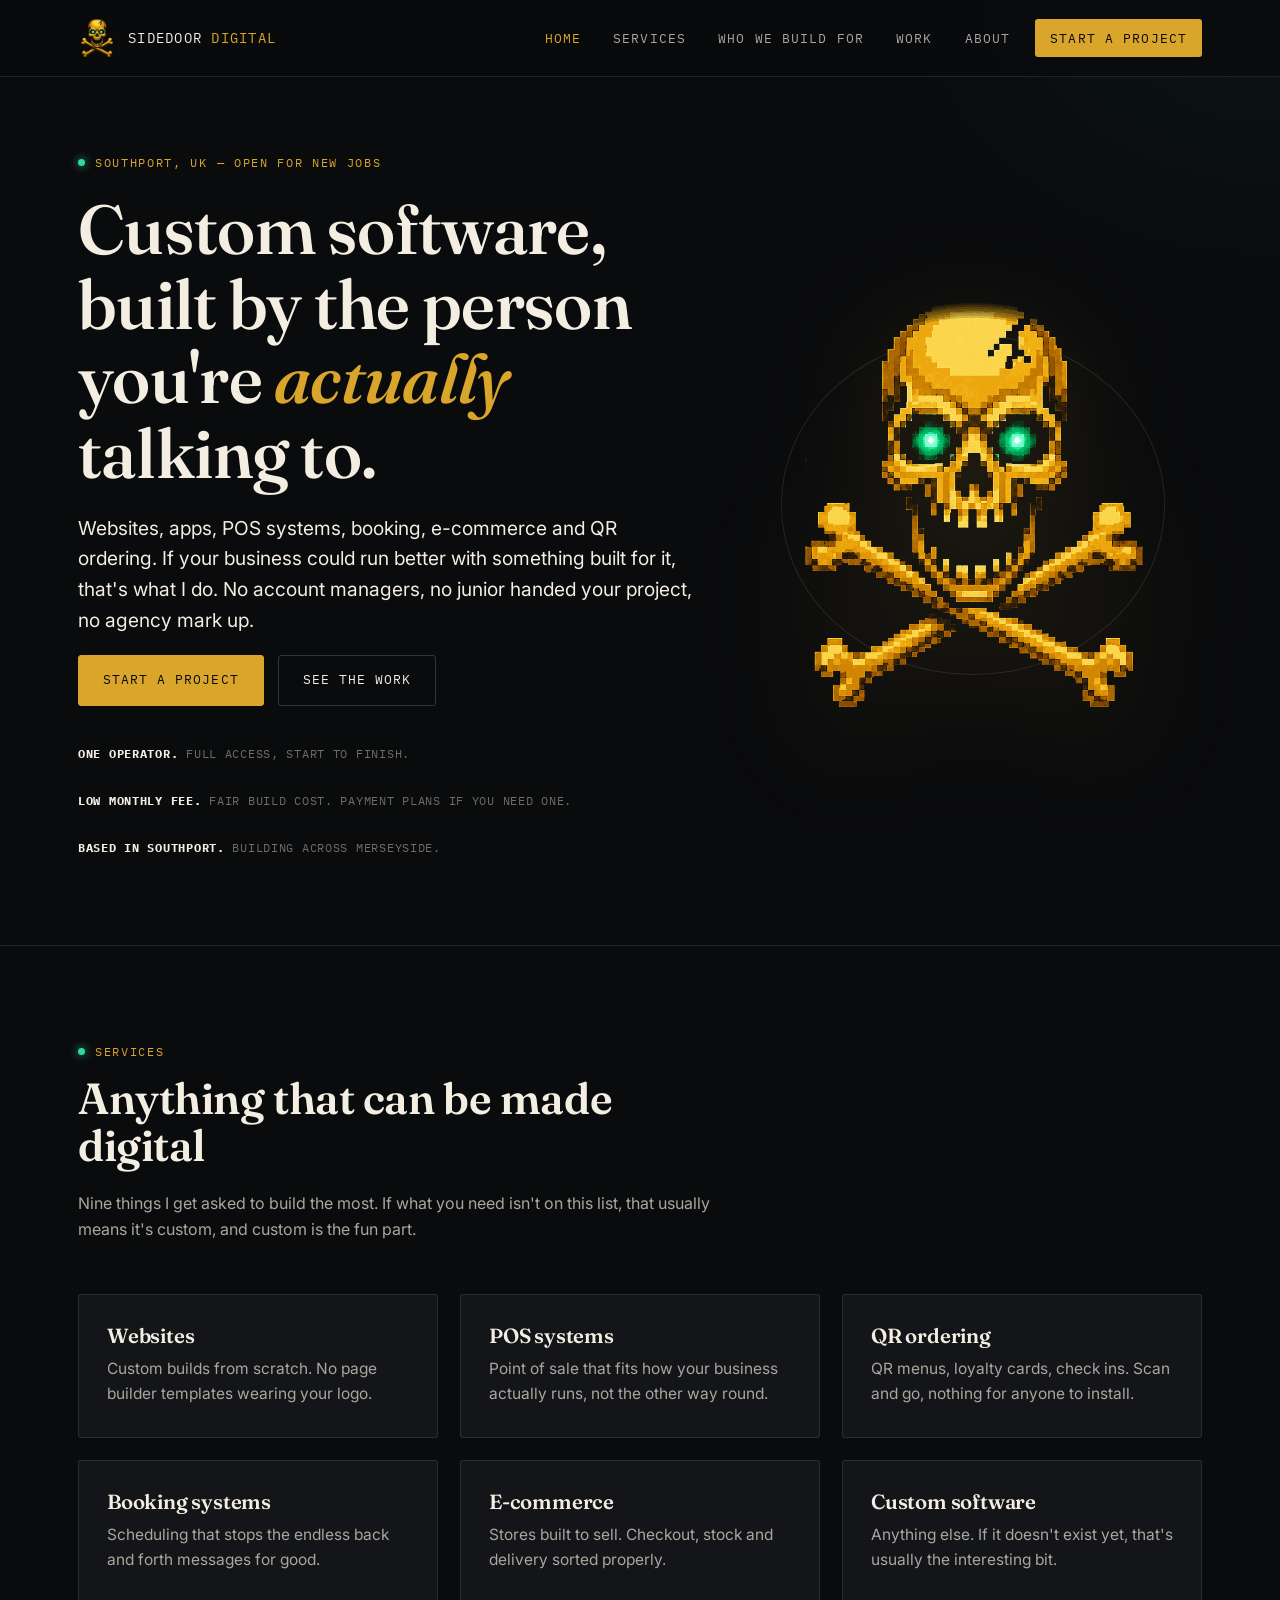
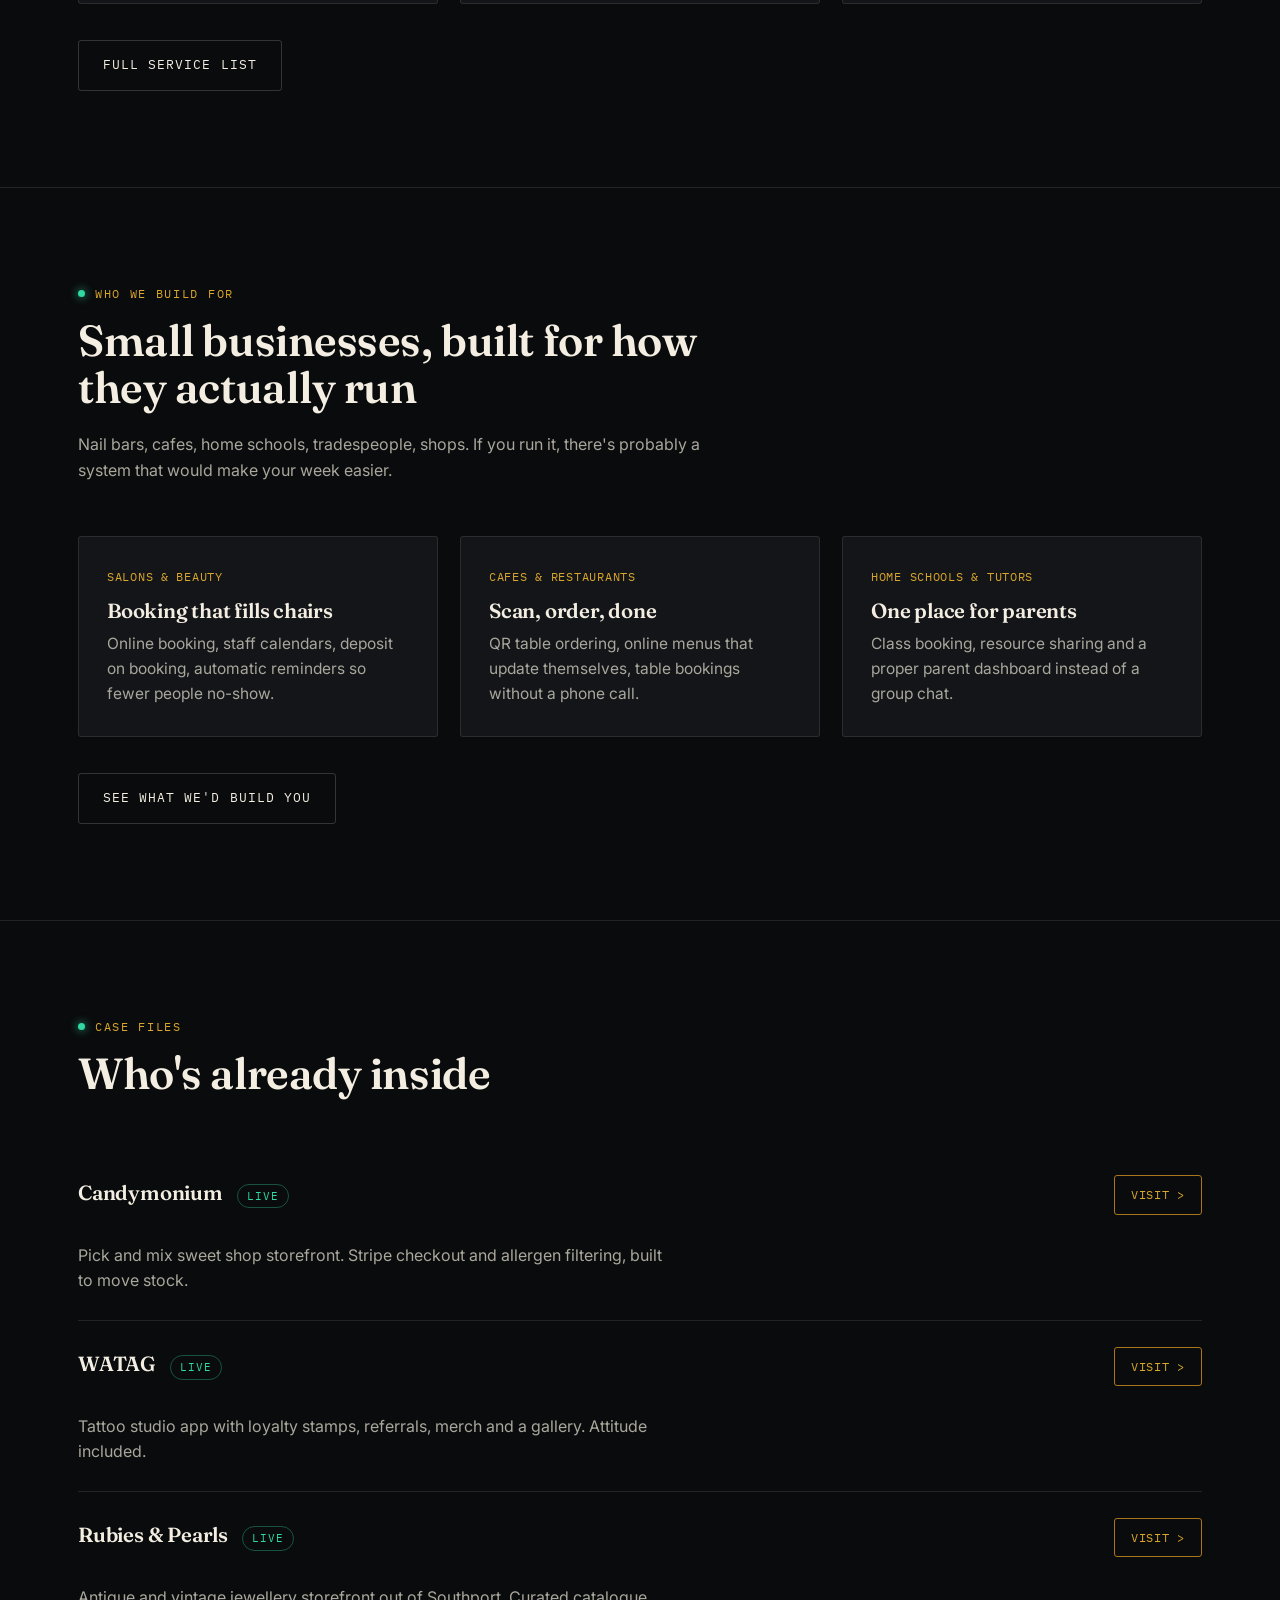
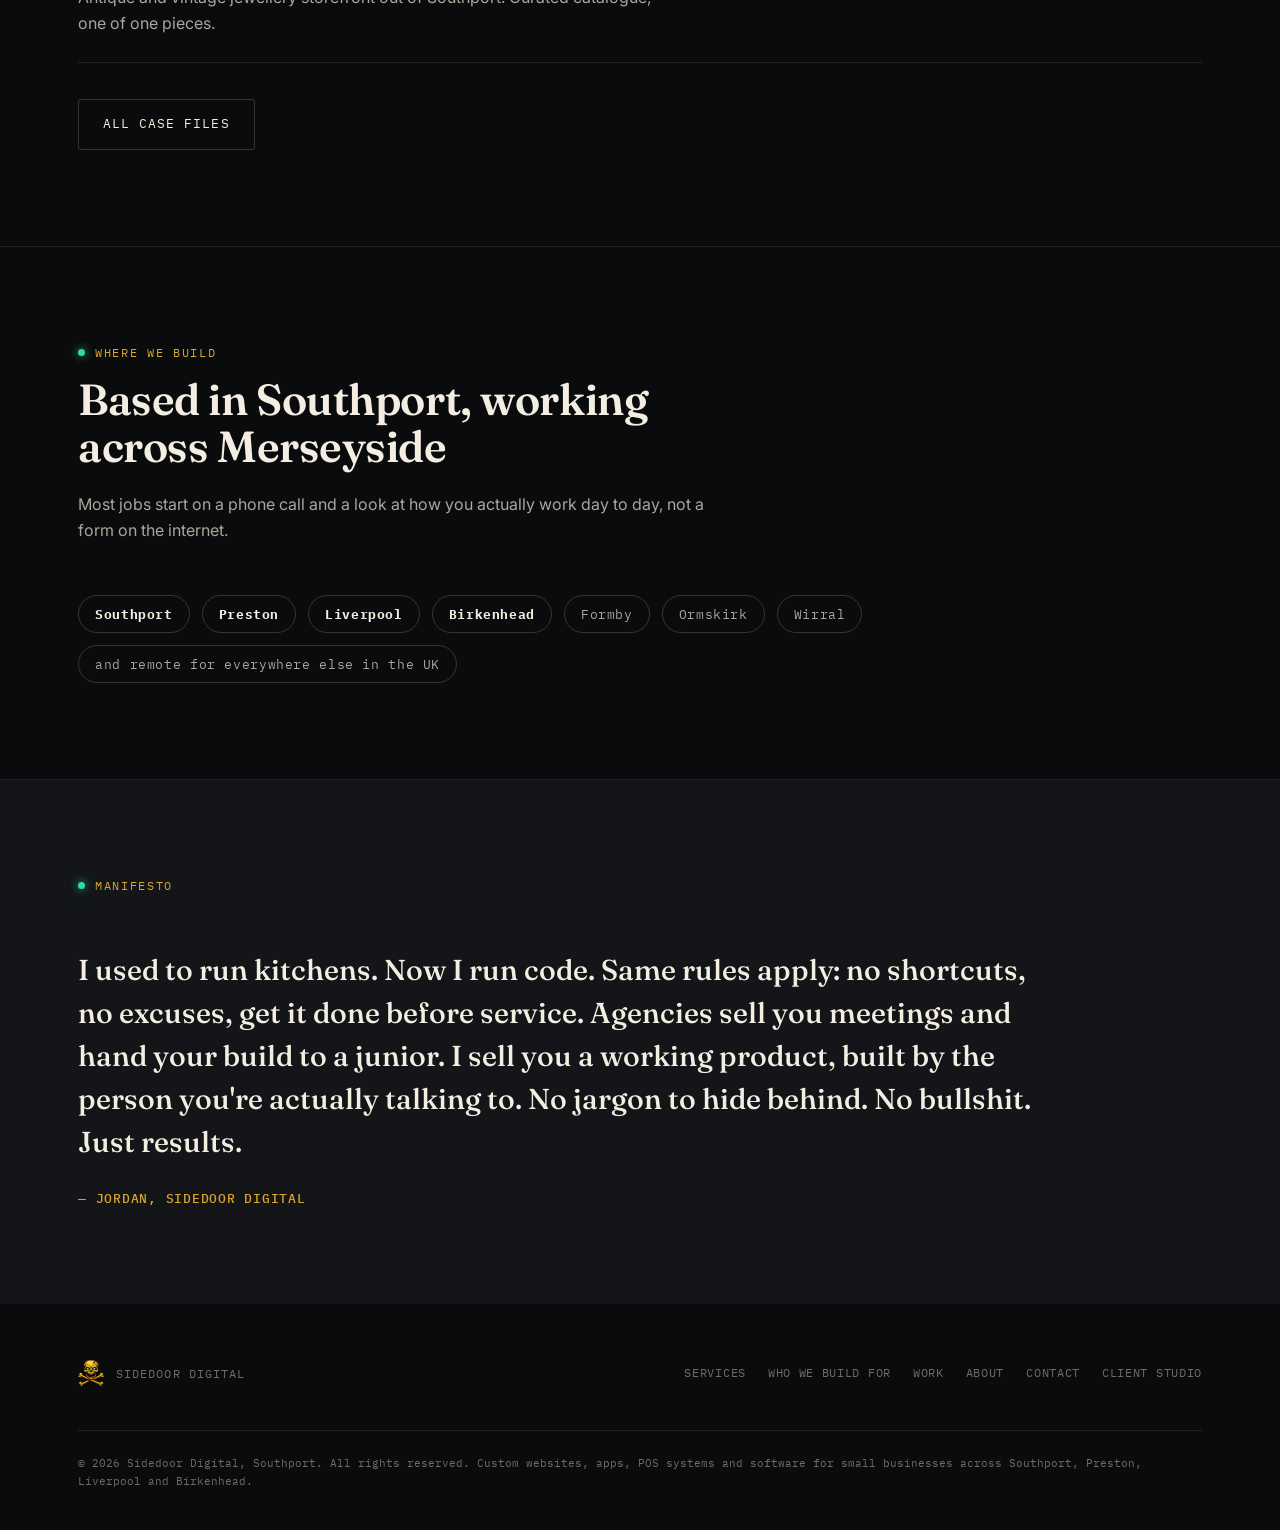
==== index.html @ 3f242bbf "Init" ====
<!DOCTYPE html>
<html lang="en-GB">
<head>
<meta charset="UTF-8">
<meta name="viewport" content="width=device-width, initial-scale=1.0">
<title>Sidedoor Digital — Custom Websites, Apps & POS Systems, Southport</title>
<meta name="description" content="Sidedoor Digital builds custom websites, apps, POS systems and QR ordering for small businesses across Southport, Preston, Liverpool and Birkenhead. Low monthly fee, fair build cost, one person building it all.">
<meta name="keywords" content="website designer Southport, custom software Southport, POS system Southport, QR ordering system Southport, small business website Merseyside, app developer Southport, booking system developer, web developer Preston, web developer Liverpool">
<link rel="canonical" href="https://getsidedoor.co.uk/">
<link rel="icon" href="assets/skull.png">

<meta property="og:type" content="website">
<meta property="og:title" content="Sidedoor Digital — Custom Websites, Apps & POS Systems, Southport">
<meta property="og:description" content="One person, no agency mark up. Websites, apps, POS systems, booking, e-commerce and QR ordering, built for small businesses across Southport, Preston, Liverpool and Birkenhead.">
<meta property="og:image" content="https://getsidedoor.co.uk/assets/skull.png">
<meta property="og:url" content="https://getsidedoor.co.uk/">
<meta name="twitter:card" content="summary">
<meta name="twitter:title" content="Sidedoor Digital — Custom Websites, Apps & POS Systems, Southport">
<meta name="twitter:description" content="One person, no agency mark up. Websites, apps, POS systems, booking, e-commerce and QR ordering for small businesses across Merseyside.">
<meta name="twitter:image" content="https://getsidedoor.co.uk/assets/skull.png">

<link rel="preconnect" href="https://fonts.googleapis.com">
<link rel="preconnect" href="https://fonts.gstatic.com" crossorigin>
<link href="https://fonts.googleapis.com/css2?family=Fraunces:opsz,wght@9..144,500;9..144,560;9..144,650&family=Inter:wght@400;500;600&family=IBM+Plex+Mono:wght@400;500&display=swap" rel="stylesheet">
<link rel="stylesheet" href="assets/style.css">

<script type="application/ld+json">
{
  "@context": "https://schema.org",
  "@type": "ProfessionalService",
  "name": "Sidedoor Digital",
  "founder": { "@type": "Person", "name": "Jordan" },
  "image": "https://getsidedoor.co.uk/assets/skull.png",
  "url": "https://getsidedoor.co.uk/",
  "email": "getsidedoor@gmail.com",
  "priceRange": "££",
  "areaServed": [
    {"@type":"City","name":"Southport"},
    {"@type":"City","name":"Preston"},
    {"@type":"City","name":"Liverpool"},
    {"@type":"City","name":"Birkenhead"},
    {"@type":"AdministrativeArea","name":"Merseyside"}
  ],
  "address": { "@type": "PostalAddress", "addressLocality": "Southport", "addressRegion": "Merseyside", "addressCountry": "GB" },
  "makesOffer": [
    {"@type":"Offer","itemOffered":{"@type":"Service","name":"Custom website design and build"}},
    {"@type":"Offer","itemOffered":{"@type":"Service","name":"POS system build"}},
    {"@type":"Offer","itemOffered":{"@type":"Service","name":"QR ordering system"}},
    {"@type":"Offer","itemOffered":{"@type":"Service","name":"Booking and scheduling systems"}},
    {"@type":"Offer","itemOffered":{"@type":"Service","name":"E-commerce build"}},
    {"@type":"Offer","itemOffered":{"@type":"Service","name":"Custom software"}}
  ],
  "sameAs": ["https://www.candymonium.co.uk","https://watagapp.co.uk"]
}
</script>
</head>
<body>

<header class="site-header">
  <div class="wrap">
    <a class="brand" href="index.html">
      <img src="assets/skull.png" alt="Sidedoor Digital skull and crossbones mark">
      <span class="brand-name">SIDEDOOR <span>DIGITAL</span></span>
    </a>
    <nav class="main-nav">
      <a href="index.html" class="active">HOME</a>
      <a href="services.html">SERVICES</a>
      <a href="industries.html">WHO WE BUILD FOR</a>
      <a href="work.html">WORK</a>
      <a href="about.html">ABOUT</a>
      <a href="contact.html" class="cta-link">START A PROJECT</a>
    </nav>
  </div>
</header>

<section class="hero">
  <div class="wrap">
    <div class="hero-copy">
      <p class="eyebrow">Southport, UK — open for new jobs</p>
      <h1>Custom software, built by the person you're <em>actually</em> talking to.</h1>
      <p class="lede">Websites, apps, POS systems, booking, e-commerce and QR ordering. If your business could run better with something built for it, that's what I do. No account managers, no junior handed your project, no agency mark up.</p>
      <div class="btn-row">
        <a href="contact.html" class="btn btn-primary">Start a project</a>
        <a href="work.html" class="btn">See the work</a>
      </div>
      <div class="hero-foot">
        <span><strong>One operator.</strong> Full access, start to finish.</span>
        <span><strong>Low monthly fee.</strong> Fair build cost. Payment plans if you need one.</span>
        <span><strong>Based in Southport.</strong> Building across Merseyside.</span>
      </div>
    </div>
    <div class="hero-mark">
      <img src="assets/skull.png" alt="Sidedoor Digital skull and crossbones logo">
    </div>
  </div>
</section>

<section>
  <div class="wrap">
    <div class="section-head">
      <p class="eyebrow">Services</p>
      <h2>Anything that can be made digital</h2>
      <p>Nine things I get asked to build the most. If what you need isn't on this list, that usually means it's custom, and custom is the fun part.</p>
    </div>
    <div class="grid grid-3">
      <div class="card">
        <span class="card-rule"></span>
        <h3>Websites</h3>
        <p>Custom builds from scratch. No page builder templates wearing your logo.</p>
      </div>
      <div class="card">
        <span class="card-rule"></span>
        <h3>POS systems</h3>
        <p>Point of sale that fits how your business actually runs, not the other way round.</p>
      </div>
      <div class="card">
        <span class="card-rule"></span>
        <h3>QR ordering</h3>
        <p>QR menus, loyalty cards, check ins. Scan and go, nothing for anyone to install.</p>
      </div>
      <div class="card">
        <span class="card-rule"></span>
        <h3>Booking systems</h3>
        <p>Scheduling that stops the endless back and forth messages for good.</p>
      </div>
      <div class="card">
        <span class="card-rule"></span>
        <h3>E-commerce</h3>
        <p>Stores built to sell. Checkout, stock and delivery sorted properly.</p>
      </div>
      <div class="card">
        <span class="card-rule"></span>
        <h3>Custom software</h3>
        <p>Anything else. If it doesn't exist yet, that's usually the interesting bit.</p>
      </div>
    </div>
    <div class="btn-row" style="margin-top:36px;">
      <a href="services.html" class="btn">Full service list</a>
    </div>
  </div>
</section>

<section>
  <div class="wrap">
    <div class="section-head">
      <p class="eyebrow">Who we build for</p>
      <h2>Small businesses, built for how they actually run</h2>
      <p>Nail bars, cafes, home schools, tradespeople, shops. If you run it, there's probably a system that would make your week easier.</p>
    </div>
    <div class="grid grid-3">
      <div class="card">
        <span class="card-mark">Salons &amp; beauty</span>
        <h3>Booking that fills chairs</h3>
        <p>Online booking, staff calendars, deposit on booking, automatic reminders so fewer people no-show.</p>
      </div>
      <div class="card">
        <span class="card-mark">Cafes &amp; restaurants</span>
        <h3>Scan, order, done</h3>
        <p>QR table ordering, online menus that update themselves, table bookings without a phone call.</p>
      </div>
      <div class="card">
        <span class="card-mark">Home schools &amp; tutors</span>
        <h3>One place for parents</h3>
        <p>Class booking, resource sharing and a proper parent dashboard instead of a group chat.</p>
      </div>
    </div>
    <div class="btn-row" style="margin-top:36px;">
      <a href="industries.html" class="btn">See what we'd build you</a>
    </div>
  </div>
</section>

<section>
  <div class="wrap">
    <div class="section-head">
      <p class="eyebrow">Case files</p>
      <h2>Who's already inside</h2>
    </div>
    <div class="case">
      <div class="case-title">
        <h3>Candymonium</h3>
        <span class="status live">Live</span>
      </div>
      <a class="case-link" href="https://www.candymonium.co.uk" target="_blank" rel="noopener">Visit &gt;</a>
      <p>Pick and mix sweet shop storefront. Stripe checkout and allergen filtering, built to move stock.</p>
    </div>
    <div class="case">
      <div class="case-title">
        <h3>WATAG</h3>
        <span class="status live">Live</span>
      </div>
      <a class="case-link" href="https://watagapp.co.uk" target="_blank" rel="noopener">Visit &gt;</a>
      <p>Tattoo studio app with loyalty stamps, referrals, merch and a gallery. Attitude included.</p>
    </div>
    <div class="case">
      <div class="case-title">
        <h3>Rubies &amp; Pearls</h3>
        <span class="status live">Live</span>
      </div>
      <a class="case-link" href="https://www.rubiesandpearls.co.uk" target="_blank" rel="noopener">Visit &gt;</a>
      <p>Antique and vintage jewellery storefront out of Southport. Curated catalogue, one of one pieces.</p>
    </div>
    <div class="btn-row" style="margin-top:36px;">
      <a href="work.html" class="btn">All case files</a>
    </div>
  </div>
</section>

<section>
  <div class="wrap">
    <div class="section-head">
      <p class="eyebrow">Where we build</p>
      <h2>Based in Southport, working across Merseyside</h2>
      <p>Most jobs start on a phone call and a look at how you actually work day to day, not a form on the internet.</p>
    </div>
    <div class="coverage">
      <span><strong>Southport</strong></span>
      <span><strong>Preston</strong></span>
      <span><strong>Liverpool</strong></span>
      <span><strong>Birkenhead</strong></span>
      <span>Formby</span>
      <span>Ormskirk</span>
      <span>Wirral</span>
      <span>and remote for everywhere else in the UK</span>
    </div>
  </div>
</section>

<section class="manifesto">
  <div class="wrap">
    <div class="section-head">
      <p class="eyebrow">Manifesto</p>
    </div>
    <blockquote>
      I used to run kitchens. Now I run code. Same rules apply: no shortcuts, no excuses, get it done before service. Agencies sell you meetings and hand your build to a junior. I sell you a working product, built by the person you're actually talking to. No jargon to hide behind. No bullshit. Just results.
      <cite>— Jordan, Sidedoor Digital</cite>
    </blockquote>
  </div>
</section>

<footer>
  <div class="wrap">
    <a class="foot-brand" href="index.html">
      <img src="assets/skull.png" alt="Sidedoor Digital">
      <span>Sidedoor Digital</span>
    </a>
    <div class="foot-links">
      <a href="services.html">Services</a>
      <a href="industries.html">Who we build for</a>
      <a href="work.html">Work</a>
      <a href="about.html">About</a>
      <a href="contact.html">Contact</a>
      <a href="https://studio.getsidedoor.co.uk" target="_blank" rel="noopener">Client studio</a>
    </div>
    <div class="foot-legal">© 2026 Sidedoor Digital, Southport. All rights reserved. Custom websites, apps, POS systems and software for small businesses across Southport, Preston, Liverpool and Birkenhead.</div>
  </div>
</footer>

</body>
</html>
---- assets/style.css ----
/* ================================================================
   SIDEDOOR DIGITAL — shared stylesheet
   Tokens: ink / gold / bone / seal (emerald). Display: Fraunces.
   Body: Inter. Utility/label: IBM Plex Mono.
   ================================================================ */

:root{
  --ink:        #0a0b0d;
  --ink-raised: #131519;
  --ink-line:   #1d2026;
  --gold:       #d9a62b;
  --gold-soft:  #f0c766;
  --gold-deep:  #a9761c;
  --bone:       #f3eee1;
  --bone-dim:   #a9a79c;
  --bone-faint: #6f6d64;
  --seal:       #2fd9a0;
  --seal-dim:   #1c8a63;
  --line:       rgba(243,238,225,0.10);
  --line-strong:rgba(243,238,225,0.18);

  --font-display: "Fraunces", "Iowan Old Style", Georgia, serif;
  --font-body:    "Inter", -apple-system, "Segoe UI", sans-serif;
  --font-mono:    "IBM Plex Mono", ui-monospace, SFMono-Regular, monospace;

  --wrap: 1180px;
  --radius: 3px;
}

*, *::before, *::after{ box-sizing:border-box; }
html{ scroll-behavior:smooth; }
@media (prefers-reduced-motion: reduce){
  html{ scroll-behavior:auto; }
  *, *::before, *::after{ animation-duration:0.001ms !important; animation-iteration-count:1 !important; transition-duration:0.001ms !important; }
}

body{
  margin:0;
  background:var(--ink);
  color:var(--bone);
  font-family:var(--font-body);
  font-size:16px;
  line-height:1.6;
  -webkit-font-smoothing:antialiased;
}

img{ max-width:100%; display:block; }
a{ color:inherit; text-decoration:none; }

::selection{ background:var(--gold); color:var(--ink); }

:focus-visible{
  outline:2px solid var(--seal);
  outline-offset:3px;
}

.wrap{ max-width:var(--wrap); margin:0 auto; padding:0 28px; }

/* ---------- background texture ---------- */
body{
  background-image:
    radial-gradient(ellipse 900px 500px at 12% -10%, rgba(217,166,43,0.10), transparent 60%),
    radial-gradient(ellipse 700px 500px at 100% 0%, rgba(47,217,160,0.05), transparent 55%);
  background-repeat:no-repeat;
}

/* ---------- eyebrow / labels ---------- */
.eyebrow{
  font-family:var(--font-mono);
  font-size:12px;
  letter-spacing:0.14em;
  text-transform:uppercase;
  color:var(--gold);
  display:flex;
  align-items:center;
  gap:10px;
  margin:0 0 14px;
}
.eyebrow::before{
  content:"";
  width:7px; height:7px; border-radius:50%;
  background:var(--seal);
  box-shadow:0 0 8px 1px rgba(47,217,160,0.55);
  flex:none;
}

/* ---------- the seal (signature mark) ---------- */
.seal{
  display:inline-flex;
  align-items:center;
  justify-content:center;
  width:20px; height:20px;
  border-radius:50%;
  border:1px solid var(--line-strong);
  position:relative;
  flex:none;
}
.seal::after{
  content:"";
  width:6px; height:6px;
  border-radius:50%;
  background:var(--seal);
  box-shadow:0 0 6px 1px rgba(47,217,160,0.6);
}
.seal-row{ display:flex; align-items:center; gap:8px; }

/* ---------- headings ---------- */
h1,h2,h3,h4{
  font-family:var(--font-display);
  font-weight:600;
  line-height:1.08;
  margin:0 0 0.5em;
  color:var(--bone);
  letter-spacing:-0.01em;
}
h1{ font-size:clamp(2.6rem, 5.4vw, 4.6rem); font-weight:560; }
h2{ font-size:clamp(1.9rem, 3.4vw, 2.9rem); }
h3{ font-size:1.28rem; font-weight:600; }
p{ margin:0 0 1em; color:var(--bone-dim); }
.lede{ font-size:1.2rem; color:var(--bone); max-width:60ch; }

/* ---------- header / nav ---------- */
.site-header{
  position:sticky; top:0; z-index:50;
  background:rgba(10,11,13,0.86);
  backdrop-filter:blur(10px);
  border-bottom:1px solid var(--line);
}
.site-header .wrap{
  display:flex; align-items:center; justify-content:space-between;
  height:76px;
}
.brand{ display:flex; align-items:center; gap:12px; }
.brand img{ width:38px; height:38px; object-fit:contain; }
.brand-name{
  font-family:var(--font-mono);
  font-size:14px;
  letter-spacing:0.09em;
  text-transform:uppercase;
  color:var(--bone);
}
.brand-name span{ color:var(--gold); }

nav.main-nav{ display:flex; align-items:center; gap:2px; }
nav.main-nav a{
  font-family:var(--font-mono);
  font-size:12.5px;
  letter-spacing:0.09em;
  text-transform:uppercase;
  color:var(--bone-dim);
  padding:9px 15px;
  border-radius:var(--radius);
  transition:color .15s ease, background .15s ease;
}
nav.main-nav a:hover{ color:var(--bone); background:var(--ink-raised); }
nav.main-nav a.active{ color:var(--gold); }
nav.main-nav a.cta-link{
  color:var(--ink);
  background:var(--gold);
  margin-left:8px;
}
nav.main-nav a.cta-link:hover{ background:var(--gold-soft); color:var(--ink); }

.nav-toggle{ display:none; }

/* ---------- buttons ---------- */
.btn{
  display:inline-flex; align-items:center; gap:10px;
  font-family:var(--font-mono);
  font-size:13px;
  letter-spacing:0.08em;
  text-transform:uppercase;
  padding:14px 24px;
  border-radius:var(--radius);
  border:1px solid var(--line-strong);
  transition:transform .15s ease, border-color .15s ease, background .15s ease, color .15s ease;
  cursor:pointer;
  background:transparent;
  color:var(--bone);
}
.btn:hover{ border-color:var(--gold); color:var(--gold); transform:translateY(-1px); }
.btn-primary{ background:var(--gold); color:var(--ink); border-color:var(--gold); }
.btn-primary:hover{ background:var(--gold-soft); border-color:var(--gold-soft); color:var(--ink); }
.btn-row{ display:flex; gap:14px; flex-wrap:wrap; align-items:center; }

/* ---------- sections ---------- */
section{ padding:96px 0; border-bottom:1px solid var(--line); }
section:last-of-type{ border-bottom:none; }
.section-head{ max-width:640px; margin-bottom:52px; }
.section-head.center{ margin-left:auto; margin-right:auto; text-align:center; }

/* ---------- hero ---------- */
.hero{
  padding:76px 0 88px;
  border-bottom:1px solid var(--line);
  position:relative;
  overflow:hidden;
}
.hero .wrap{
  display:grid;
  grid-template-columns:1.15fr 0.85fr;
  gap:48px;
  align-items:center;
}
.hero-copy .eyebrow{ margin-bottom:20px; }
.hero h1{ margin-bottom:22px; }
.hero h1 em{ font-style:italic; color:var(--gold); }
.hero-mark{
  display:flex; justify-content:center; align-items:center;
  position:relative;
}
.hero-mark img{
  width:100%; max-width:340px;
  filter:drop-shadow(0 30px 60px rgba(217,166,43,0.16));
}
.hero-mark::before{
  content:"";
  position:absolute; inset:8%;
  border:1px solid var(--line);
  border-radius:50%;
}
.hero-foot{
  margin-top:38px;
  display:flex; gap:28px; flex-wrap:wrap;
  font-family:var(--font-mono);
  font-size:12px;
  letter-spacing:0.06em;
  color:var(--bone-faint);
  text-transform:uppercase;
}
.hero-foot strong{ color:var(--bone); }

/* ---------- page hero (inner pages) ---------- */
.page-hero{ padding:64px 0 56px; border-bottom:1px solid var(--line); }
.page-hero .eyebrow{ margin-bottom:18px; }
.page-hero .lede{ margin-top:14px; }

/* ---------- grids / cards ---------- */
.grid{ display:grid; gap:22px; }
.grid-3{ grid-template-columns:repeat(3, 1fr); }
.grid-2{ grid-template-columns:repeat(2, 1fr); }

.card{
  background:var(--ink-raised);
  border:1px solid var(--line);
  border-radius:var(--radius);
  padding:30px 28px;
  transition:border-color .18s ease, transform .18s ease;
}
.card:hover{ border-color:var(--line-strong); transform:translateY(-2px); }
.card .card-mark{
  font-family:var(--font-mono);
  font-size:12px;
  color:var(--gold);
  letter-spacing:0.06em;
  text-transform:uppercase;
  margin-bottom:14px;
  display:block;
}
.card h3{ margin-bottom:10px; }
.card p{ margin-bottom:0; font-size:0.97rem; }

/* service cards top rule */
.card-rule{
  height:2px;
  width:36px;
  background:var(--gold);
  margin-bottom:18px;
}

/* ---------- feature list w/ seal bullets ---------- */
ul.seal-list{ list-style:none; margin:0 0 1em; padding:0; }
ul.seal-list li{
  display:flex; gap:12px; align-items:flex-start;
  padding:9px 0;
  border-bottom:1px solid var(--line);
  color:var(--bone-dim);
  font-size:0.96rem;
}
ul.seal-list li:last-child{ border-bottom:none; }
ul.seal-list li .seal{ margin-top:2px; }

/* ---------- industry cards + device mock ---------- */
.industry-card{
  background:var(--ink-raised);
  border:1px solid var(--line);
  border-radius:var(--radius);
  padding:32px;
  display:grid;
  grid-template-columns:1fr 1fr;
  gap:34px;
  align-items:center;
}
.industry-card:nth-child(even) .mock{ order:2; }
.industry-copy .eyebrow{ margin-bottom:12px; }
.industry-copy h3{ font-size:1.5rem; margin-bottom:10px; }

.mock{
  background:var(--ink);
  border:1px solid var(--line-strong);
  border-radius:8px;
  padding:16px;
  position:relative;
}
.mock-bar{
  display:flex; gap:6px; margin-bottom:14px;
}
.mock-bar span{ width:8px; height:8px; border-radius:50%; background:var(--ink-line); }
.mock-bar span:first-child{ background:var(--gold-deep); }
.mock-row{
  height:14px; border-radius:3px; background:var(--ink-line); margin-bottom:9px;
}
.mock-row.w-70{ width:70%; }
.mock-row.w-45{ width:45%; }
.mock-row.w-90{ width:90%; }
.mock-row.gold{ background:linear-gradient(90deg, var(--gold-deep), var(--gold)); height:34px; margin-top:16px; }
.mock-grid{ display:grid; grid-template-columns:repeat(3,1fr); gap:8px; margin-top:14px; }
.mock-grid div{ aspect-ratio:1; border-radius:5px; background:var(--ink-line); }
.mock-grid div:nth-child(2){ background:rgba(47,217,160,0.18); border:1px solid rgba(47,217,160,0.4); }
.mock-badge{
  position:absolute; top:14px; right:14px;
  font-family:var(--font-mono); font-size:10px; letter-spacing:0.08em;
  color:var(--seal); border:1px solid rgba(47,217,160,0.35);
  padding:3px 8px; border-radius:20px; text-transform:uppercase;
}

/* ---------- work / case files ---------- */
.case{
  display:grid;
  grid-template-columns:1fr auto;
  gap:20px;
  align-items:center;
  padding:26px 0;
  border-bottom:1px solid var(--line);
}
.case:first-child{ padding-top:0; }
.case-title{ display:flex; align-items:baseline; gap:14px; flex-wrap:wrap; }
.case-title h3{ margin:0; }
.status{
  font-family:var(--font-mono); font-size:10.5px; letter-spacing:0.09em; text-transform:uppercase;
  padding:3px 9px; border-radius:20px; border:1px solid;
}
.status.live{ color:var(--seal); border-color:rgba(47,217,160,0.35); }
.status.progress{ color:var(--gold); border-color:rgba(217,166,43,0.35); }
.status.archive{ color:var(--bone-faint); border-color:var(--line-strong); }
.case p{ margin:8px 0 0; max-width:60ch; }
.case-link{
  font-family:var(--font-mono); font-size:12px; letter-spacing:0.06em; text-transform:uppercase;
  white-space:nowrap; color:var(--gold);
  border:1px solid var(--gold-deep);
  padding:9px 16px; border-radius:var(--radius);
}
.case-link:hover{ background:var(--gold); color:var(--ink); }

/* ---------- coverage / area list ---------- */
.coverage{ display:flex; flex-wrap:wrap; gap:12px; }
.coverage span{
  font-family:var(--font-mono); font-size:12.5px; letter-spacing:0.05em;
  border:1px solid var(--line-strong); border-radius:20px; padding:8px 16px;
  color:var(--bone-dim);
}
.coverage span strong{ color:var(--bone); }

/* ---------- manifesto ---------- */
.manifesto{ background:var(--ink-raised); }
.manifesto blockquote{
  margin:0; font-family:var(--font-display); font-size:clamp(1.3rem,2.4vw,1.8rem);
  color:var(--bone); font-weight:500; line-height:1.5; max-width:52ch;
}
.manifesto cite{ display:block; margin-top:26px; font-style:normal; font-family:var(--font-mono); font-size:12.5px; letter-spacing:0.06em; color:var(--gold); text-transform:uppercase; }

/* ---------- FAQ ---------- */
.faq-item{ border-bottom:1px solid var(--line); padding:22px 0; }
.faq-item:first-child{ padding-top:0; }
.faq-item h3{ font-size:1.05rem; margin-bottom:8px; }
.faq-item p{ margin:0; font-size:0.96rem; }

/* ---------- form ---------- */
.form-grid{ display:grid; grid-template-columns:1fr 1fr; gap:18px; }
.field{ display:flex; flex-direction:column; gap:8px; margin-bottom:18px; }
.field.full{ grid-column:1 / -1; }
label{
  font-family:var(--font-mono); font-size:11.5px; letter-spacing:0.08em; text-transform:uppercase;
  color:var(--bone-faint);
}
input, select, textarea{
  background:var(--ink-raised);
  border:1px solid var(--line-strong);
  border-radius:var(--radius);
  padding:13px 14px;
  color:var(--bone);
  font-family:var(--font-body);
  font-size:0.98rem;
}
input:focus, select:focus, textarea:focus{ border-color:var(--gold); outline:none; }
textarea{ resize:vertical; min-height:130px; }
::placeholder{ color:var(--bone-faint); }

.contact-panel{
  background:var(--ink-raised);
  border:1px solid var(--line);
  border-radius:var(--radius);
  padding:32px;
}
.contact-panel h3{ margin-bottom:16px; }
.contact-line{ display:flex; gap:12px; padding:14px 0; border-bottom:1px solid var(--line); }
.contact-line:last-child{ border-bottom:none; }
.contact-line .k{ font-family:var(--font-mono); font-size:11px; letter-spacing:0.08em; text-transform:uppercase; color:var(--bone-faint); width:90px; flex:none; padding-top:2px; }
.contact-line .v a{ color:var(--gold); }
.contact-line .v a:hover{ text-decoration:underline; }

/* ---------- footer ---------- */
footer{ padding:56px 0 40px; }
footer .wrap{
  display:flex; justify-content:space-between; align-items:center; flex-wrap:wrap; gap:20px;
}
.foot-brand{ display:flex; align-items:center; gap:12px; }
.foot-brand img{ width:26px; height:26px; }
.foot-brand span{
  font-family:var(--font-mono); font-size:12px; letter-spacing:0.09em; text-transform:uppercase; color:var(--bone-faint);
}
.foot-links{ display:flex; gap:22px; flex-wrap:wrap; }
.foot-links a{
  font-family:var(--font-mono); font-size:11.5px; letter-spacing:0.06em; text-transform:uppercase; color:var(--bone-faint);
}
.foot-links a:hover{ color:var(--gold); }
.foot-legal{
  font-family:var(--font-mono); font-size:11px; color:var(--bone-faint); width:100%; margin-top:24px;
  border-top:1px solid var(--line); padding-top:24px;
}

/* ---------- utility ---------- */
.mt-0{ margin-top:0; }
.text-center{ text-align:center; }

/* ---------- responsive ---------- */
@media (max-width:920px){
  .hero .wrap{ grid-template-columns:1fr; }
  .hero-mark{ order:-1; max-width:220px; margin:0 auto 20px; }
  .grid-3{ grid-template-columns:1fr 1fr; }
  .industry-card{ grid-template-columns:1fr; }
  .industry-card:nth-child(even) .mock{ order:0; }
  .form-grid{ grid-template-columns:1fr; }
}
@media (max-width:720px){
  nav.main-nav{ display:none; }
  .grid-3, .grid-2{ grid-template-columns:1fr; }
  section{ padding:64px 0; }
  .case{ grid-template-columns:1fr; }
  .case-link{ width:fit-content; }
  footer .wrap{ flex-direction:column; align-items:flex-start; }
}
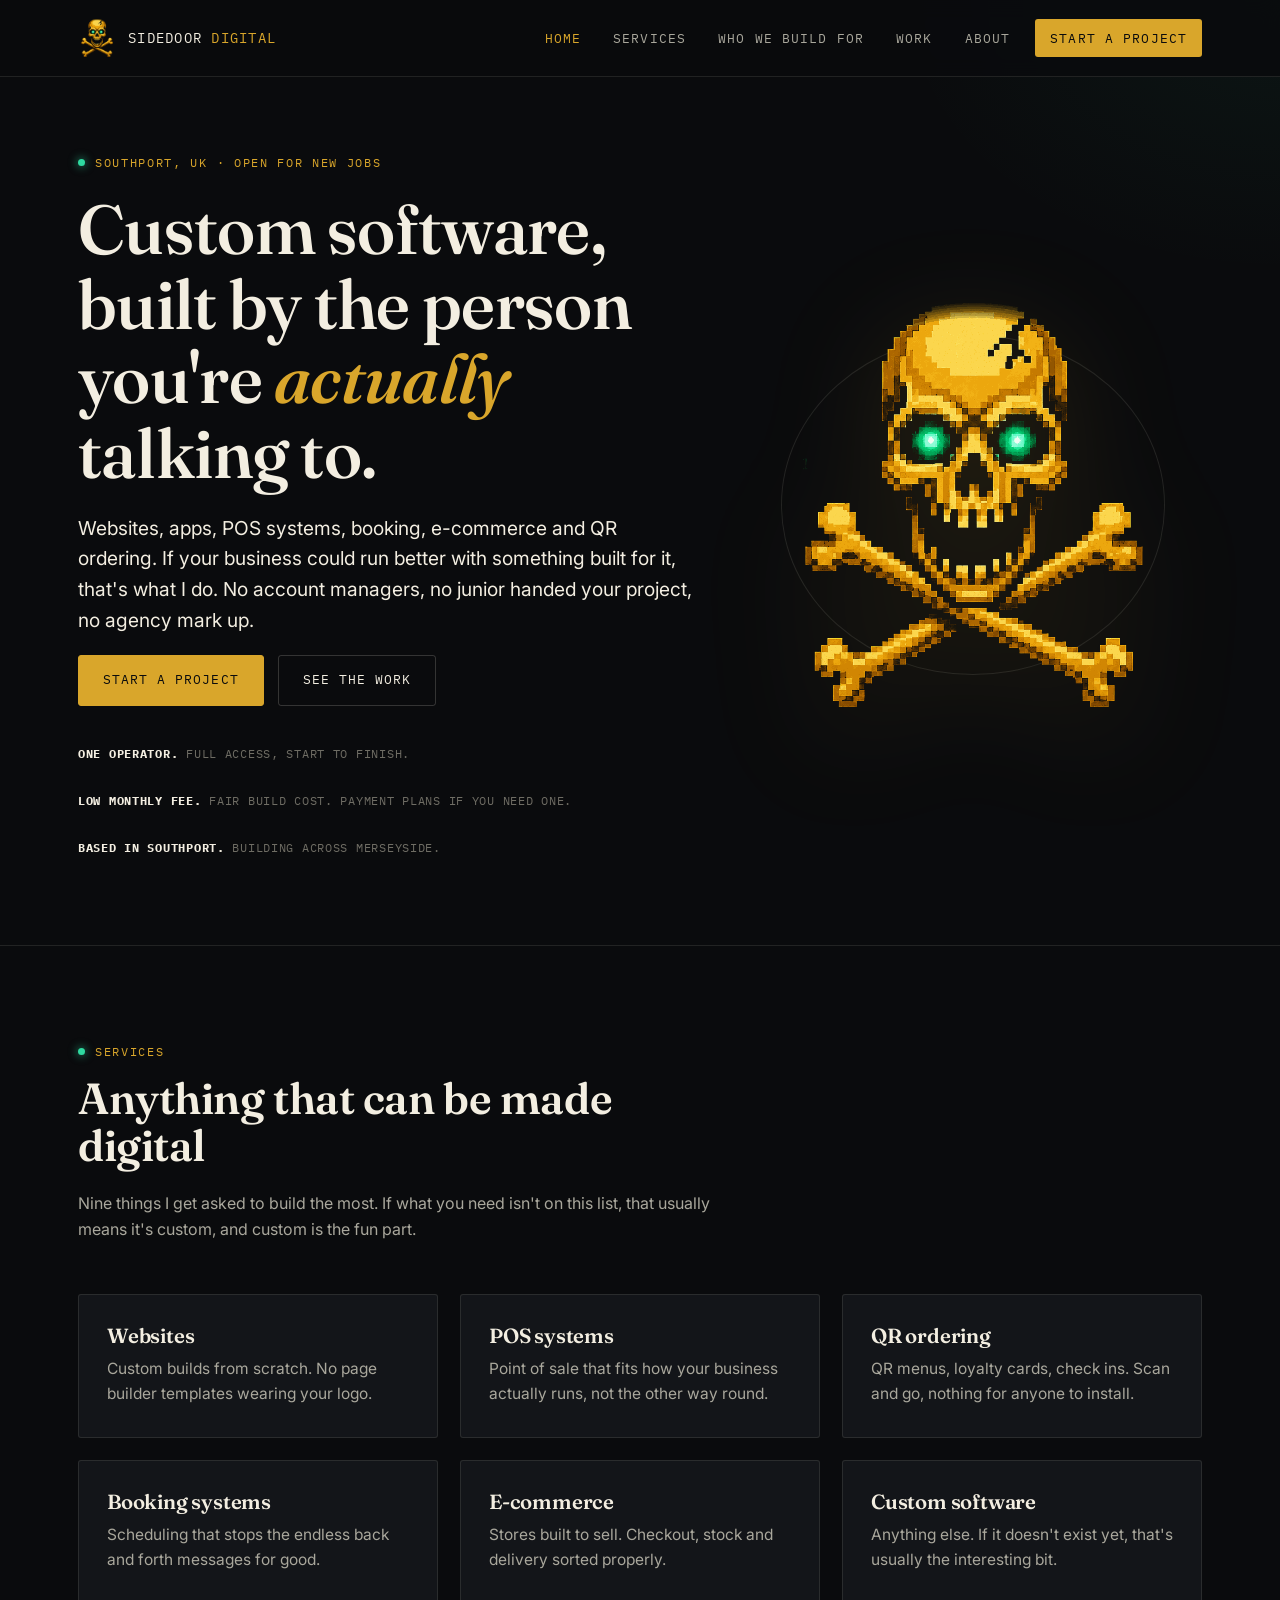
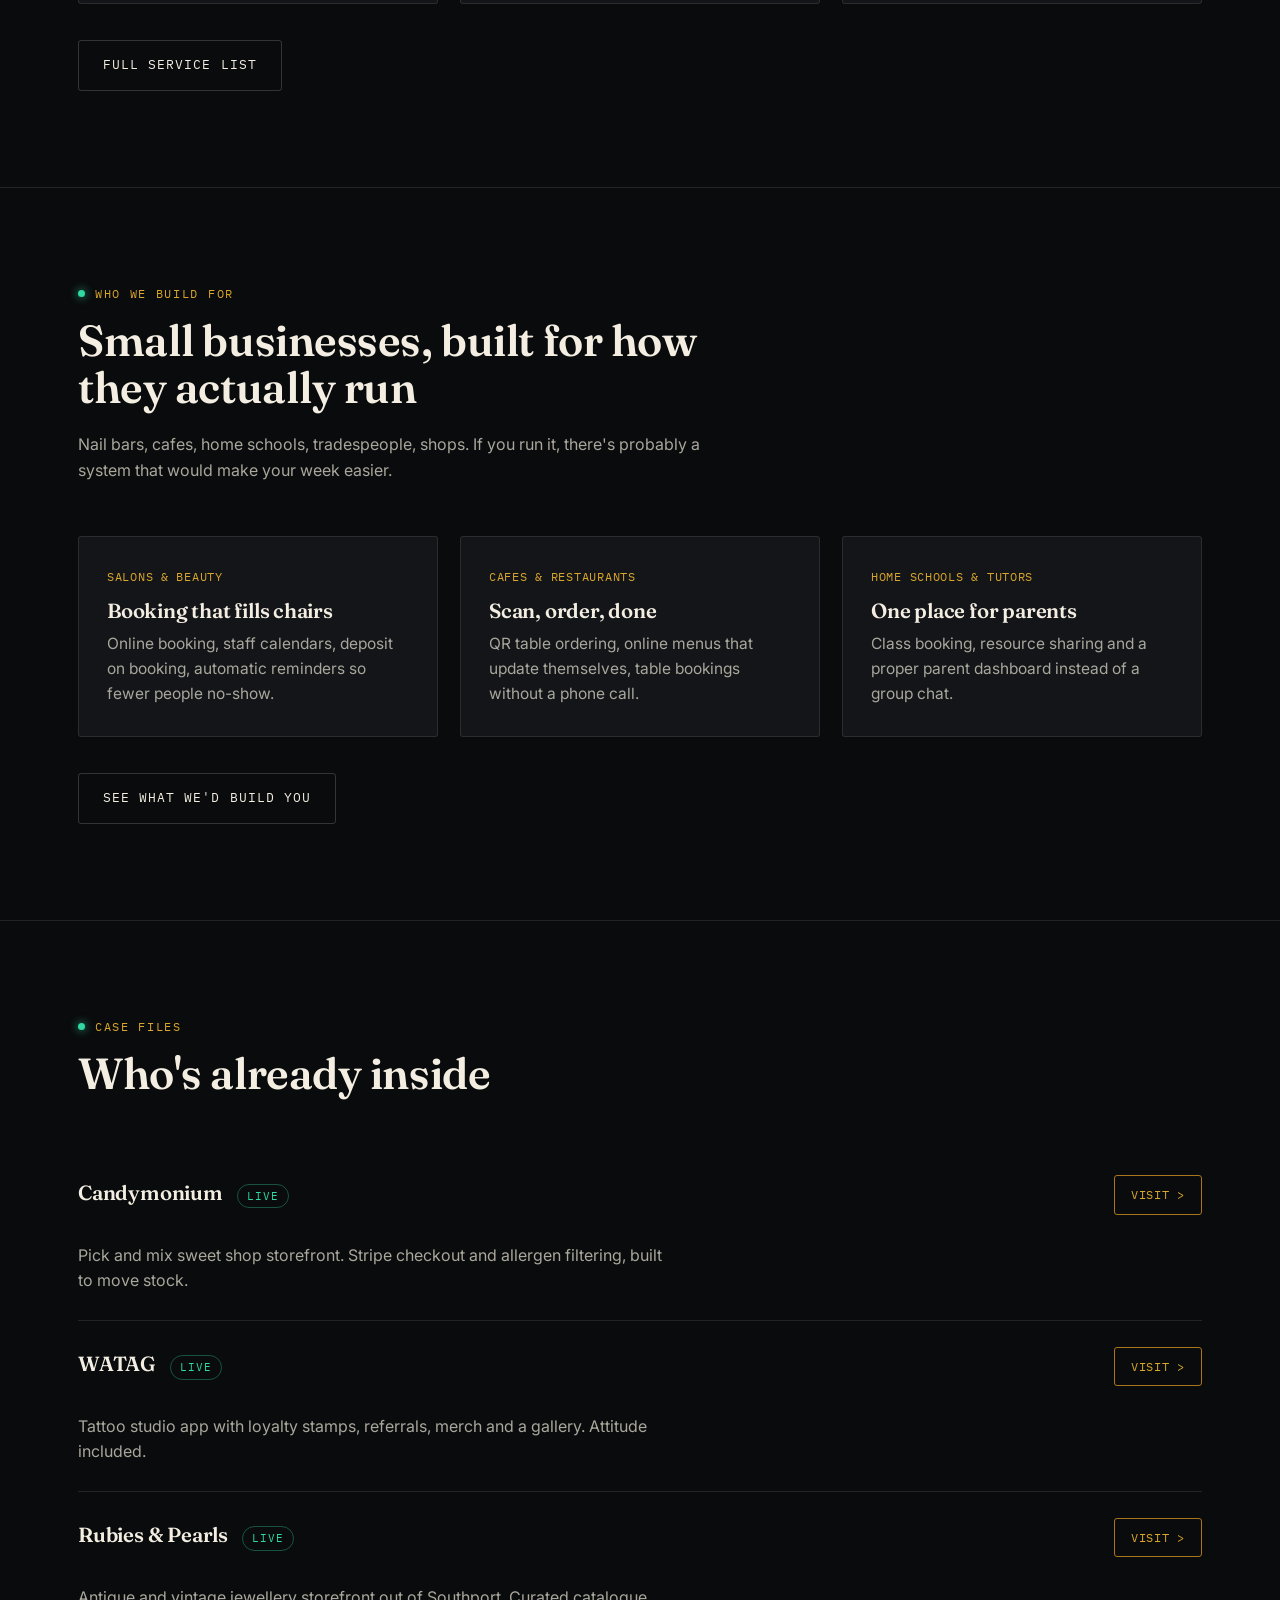
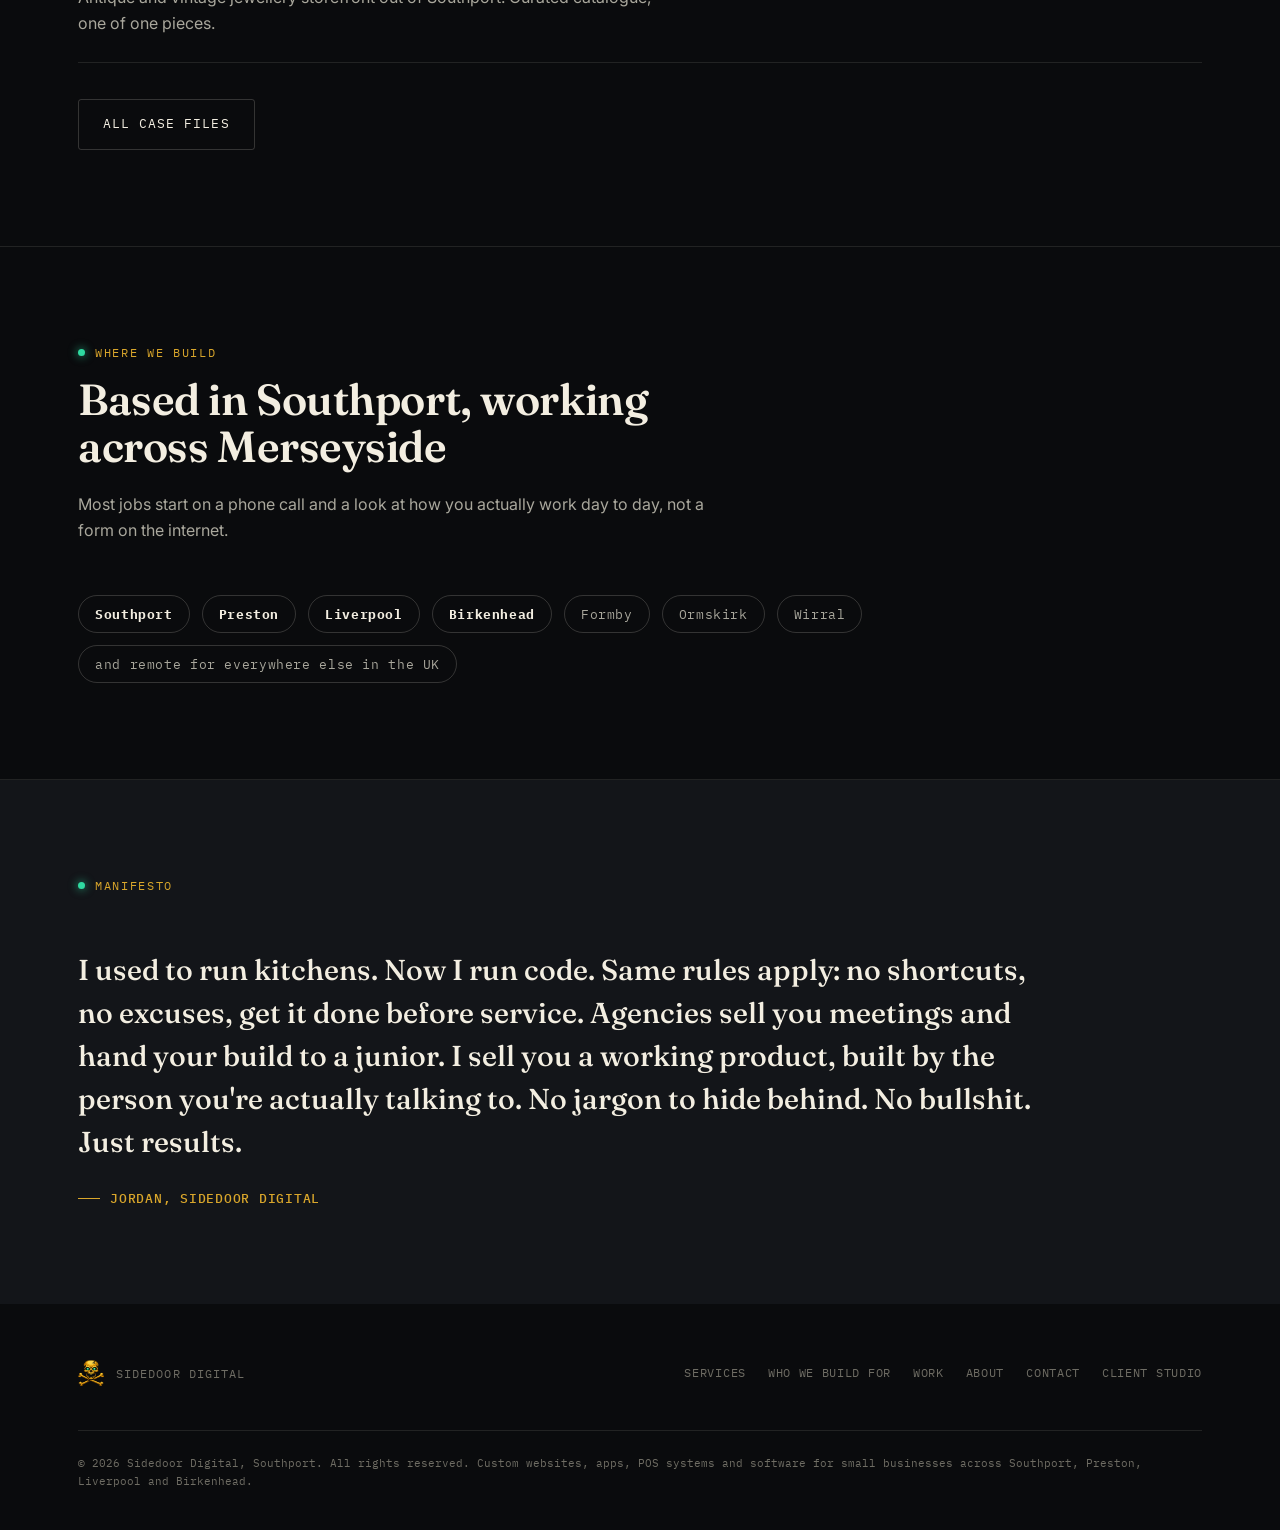
==== commit 41924a30: "asd" ====
--- a/index.html
+++ b/index.html
@@ -3,19 +3,21 @@
 <head>
 <meta charset="UTF-8">
 <meta name="viewport" content="width=device-width, initial-scale=1.0">
-<title>Sidedoor Digital — Custom Websites, Apps & POS Systems, Southport</title>
+<title>Sidedoor Digital | Custom Websites, Apps & POS Systems, Southport</title>
 <meta name="description" content="Sidedoor Digital builds custom websites, apps, POS systems and QR ordering for small businesses across Southport, Preston, Liverpool and Birkenhead. Low monthly fee, fair build cost, one person building it all.">
 <meta name="keywords" content="website designer Southport, custom software Southport, POS system Southport, QR ordering system Southport, small business website Merseyside, app developer Southport, booking system developer, web developer Preston, web developer Liverpool">
 <link rel="canonical" href="https://getsidedoor.co.uk/">
 <link rel="icon" href="assets/skull.png">
 
 <meta property="og:type" content="website">
-<meta property="og:title" content="Sidedoor Digital — Custom Websites, Apps & POS Systems, Southport">
+<meta property="og:site_name" content="Sidedoor Digital">
+<meta property="og:locale" content="en_GB">
+<meta property="og:title" content="Sidedoor Digital | Custom Websites, Apps & POS Systems, Southport">
 <meta property="og:description" content="One person, no agency mark up. Websites, apps, POS systems, booking, e-commerce and QR ordering, built for small businesses across Southport, Preston, Liverpool and Birkenhead.">
 <meta property="og:image" content="https://getsidedoor.co.uk/assets/skull.png">
 <meta property="og:url" content="https://getsidedoor.co.uk/">
-<meta name="twitter:card" content="summary">
-<meta name="twitter:title" content="Sidedoor Digital — Custom Websites, Apps & POS Systems, Southport">
+<meta name="twitter:card" content="summary_large_image">
+<meta name="twitter:title" content="Sidedoor Digital | Custom Websites, Apps & POS Systems, Southport">
 <meta name="twitter:description" content="One person, no agency mark up. Websites, apps, POS systems, booking, e-commerce and QR ordering for small businesses across Merseyside.">
 <meta name="twitter:image" content="https://getsidedoor.co.uk/assets/skull.png">
 
@@ -76,8 +78,8 @@
 <section class="hero">
   <div class="wrap">
     <div class="hero-copy">
-      <p class="eyebrow">Southport, UK — open for new jobs</p>
-      <h1>Custom software, built by the person you're <em>actually</em> talking to.</h1>
+      <p class="eyebrow">Southport, UK · open for new jobs</p>
+      <h1>Custom software, built by the person you're <em class="glitch" data-text="actually">actually</em> talking to.</h1>
       <p class="lede">Websites, apps, POS systems, booking, e-commerce and QR ordering. If your business could run better with something built for it, that's what I do. No account managers, no junior handed your project, no agency mark up.</p>
       <div class="btn-row">
         <a href="contact.html" class="btn btn-primary">Start a project</a>
@@ -233,7 +235,7 @@
     </div>
     <blockquote>
       I used to run kitchens. Now I run code. Same rules apply: no shortcuts, no excuses, get it done before service. Agencies sell you meetings and hand your build to a junior. I sell you a working product, built by the person you're actually talking to. No jargon to hide behind. No bullshit. Just results.
-      <cite>— Jordan, Sidedoor Digital</cite>
+      <cite>Jordan, Sidedoor Digital</cite>
     </blockquote>
   </div>
 </section>
--- a/assets/style.css
+++ b/assets/style.css
@@ -1,5 +1,5 @@
 /* ================================================================
-   SIDEDOOR DIGITAL — shared stylesheet
+   SIDEDOOR DIGITAL | shared stylesheet
    Tokens: ink / gold / bone / seal (emerald). Display: Fraunces.
    Body: Inter. Utility/label: IBM Plex Mono.
    ================================================================ */
@@ -367,7 +367,50 @@
   margin:0; font-family:var(--font-display); font-size:clamp(1.3rem,2.4vw,1.8rem);
   color:var(--bone); font-weight:500; line-height:1.5; max-width:52ch;
 }
-.manifesto cite{ display:block; margin-top:26px; font-style:normal; font-family:var(--font-mono); font-size:12.5px; letter-spacing:0.06em; color:var(--gold); text-transform:uppercase; }
+.manifesto cite{ display:flex; align-items:center; gap:10px; margin-top:26px; font-style:normal; font-family:var(--font-mono); font-size:12.5px; letter-spacing:0.06em; color:var(--gold); text-transform:uppercase; }
+.manifesto cite::before{ content:""; width:22px; height:1px; background:var(--gold); flex:none; }
+
+/* ---------- glitch accent ---------- */
+.glitch{
+  position:relative;
+  display:inline-block;
+  color:var(--gold);
+}
+.hero h1 .glitch{ font-style:italic; }
+.glitch::before,
+.glitch::after{
+  content: attr(data-text);
+  position:absolute;
+  top:0; left:0;
+  width:100%;
+  pointer-events:none;
+}
+.glitch::before{
+  color:var(--seal);
+  clip-path: inset(0 0 100% 0);
+  animation: glitch-1 6s infinite linear;
+}
+.glitch::after{
+  color:var(--gold-soft);
+  clip-path: inset(0 0 100% 0);
+  animation: glitch-2 6s infinite linear;
+}
+@keyframes glitch-1{
+  0%, 91%, 100%{ clip-path: inset(0 0 100% 0); transform:translate(0,0); opacity:0; }
+  92%{ clip-path: inset(10% 0 62% 0); transform:translate(-3px,-1px); opacity:0.85; }
+  93.5%{ clip-path: inset(58% 0 15% 0); transform:translate(3px,1px); opacity:0.85; }
+  95%{ clip-path: inset(28% 0 48% 0); transform:translate(-2px,1px); opacity:0.7; }
+  96.5%{ clip-path: inset(0 0 100% 0); transform:translate(0,0); opacity:0; }
+}
+@keyframes glitch-2{
+  0%, 89%, 100%{ clip-path: inset(0 0 100% 0); transform:translate(0,0); opacity:0; }
+  90%{ clip-path: inset(22% 0 52% 0); transform:translate(3px,-1px); opacity:0.7; }
+  91.5%{ clip-path: inset(64% 0 8% 0); transform:translate(-3px,1px); opacity:0.7; }
+  93%{ clip-path: inset(0 0 100% 0); transform:translate(0,0); opacity:0; }
+}
+@media (prefers-reduced-motion: reduce){
+  .glitch::before, .glitch::after{ display:none; }
+}
 
 /* ---------- FAQ ---------- */
 .faq-item{ border-bottom:1px solid var(--line); padding:22px 0; }
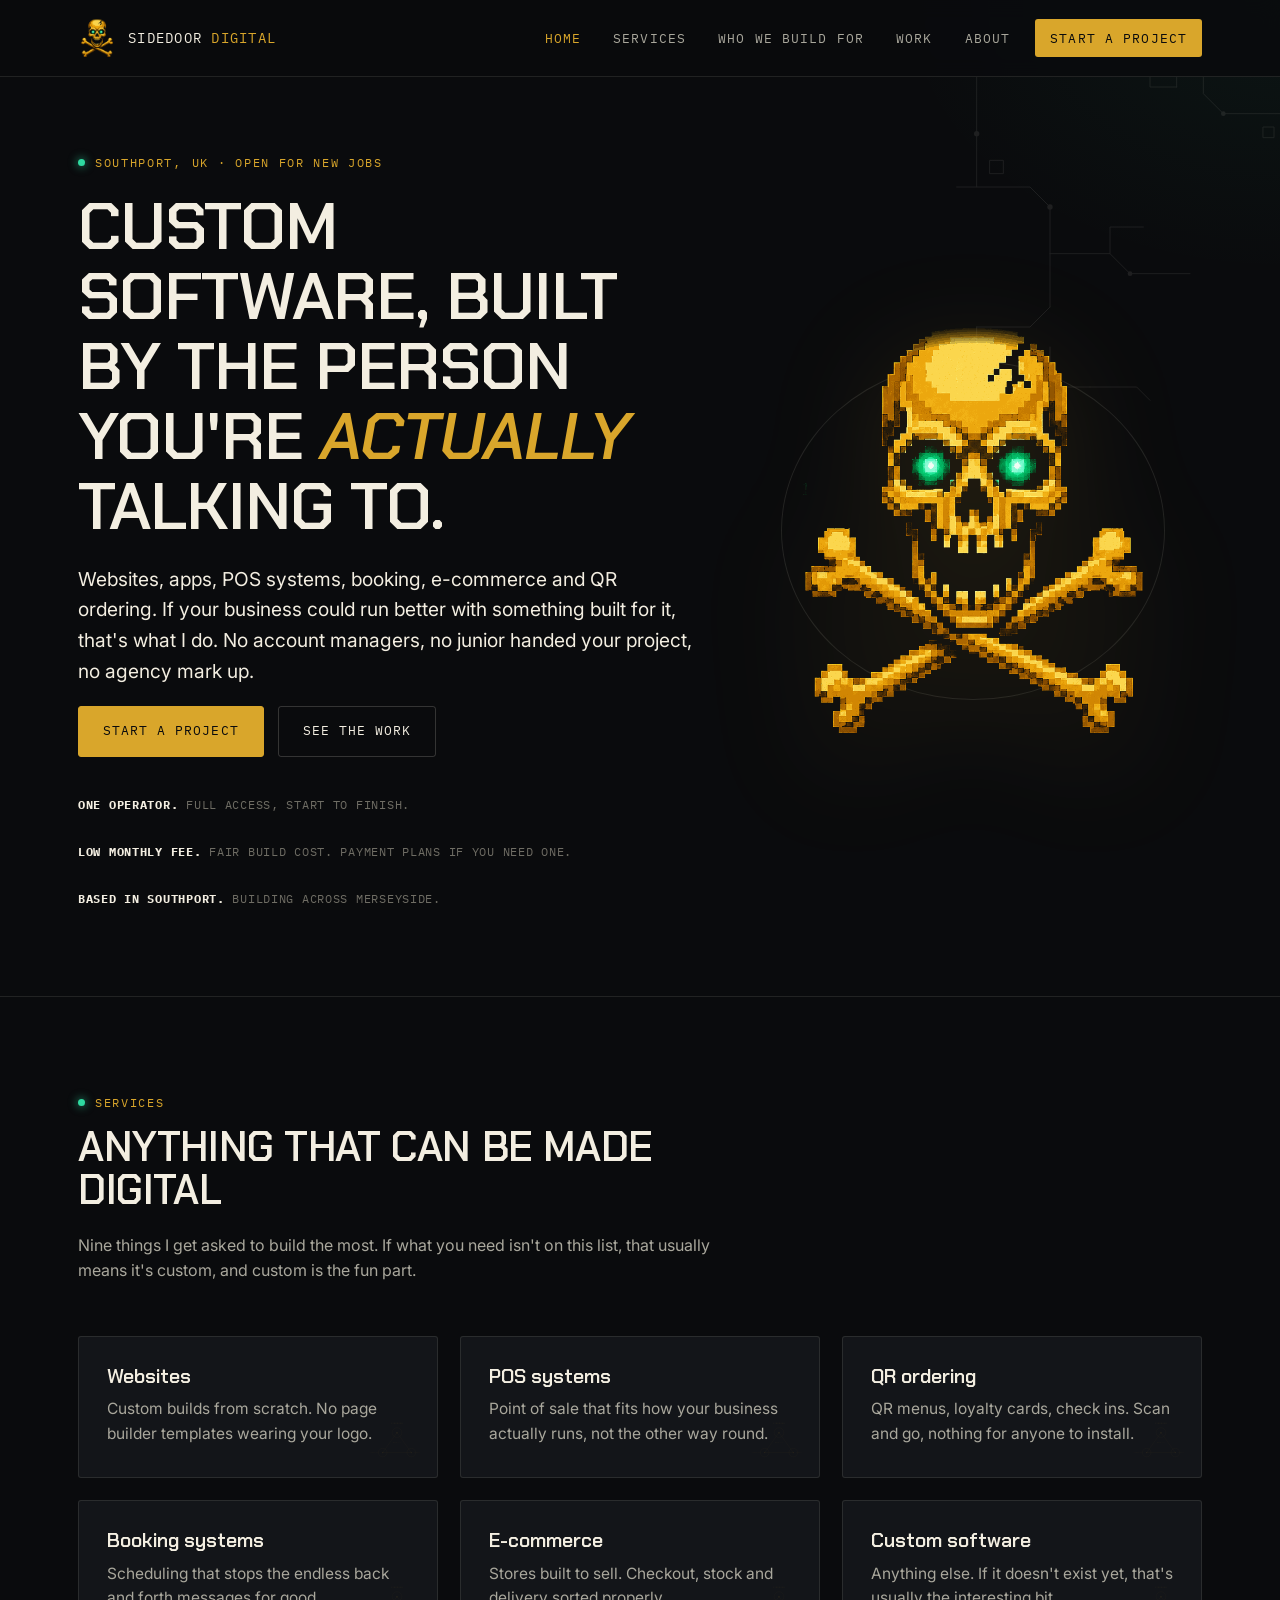
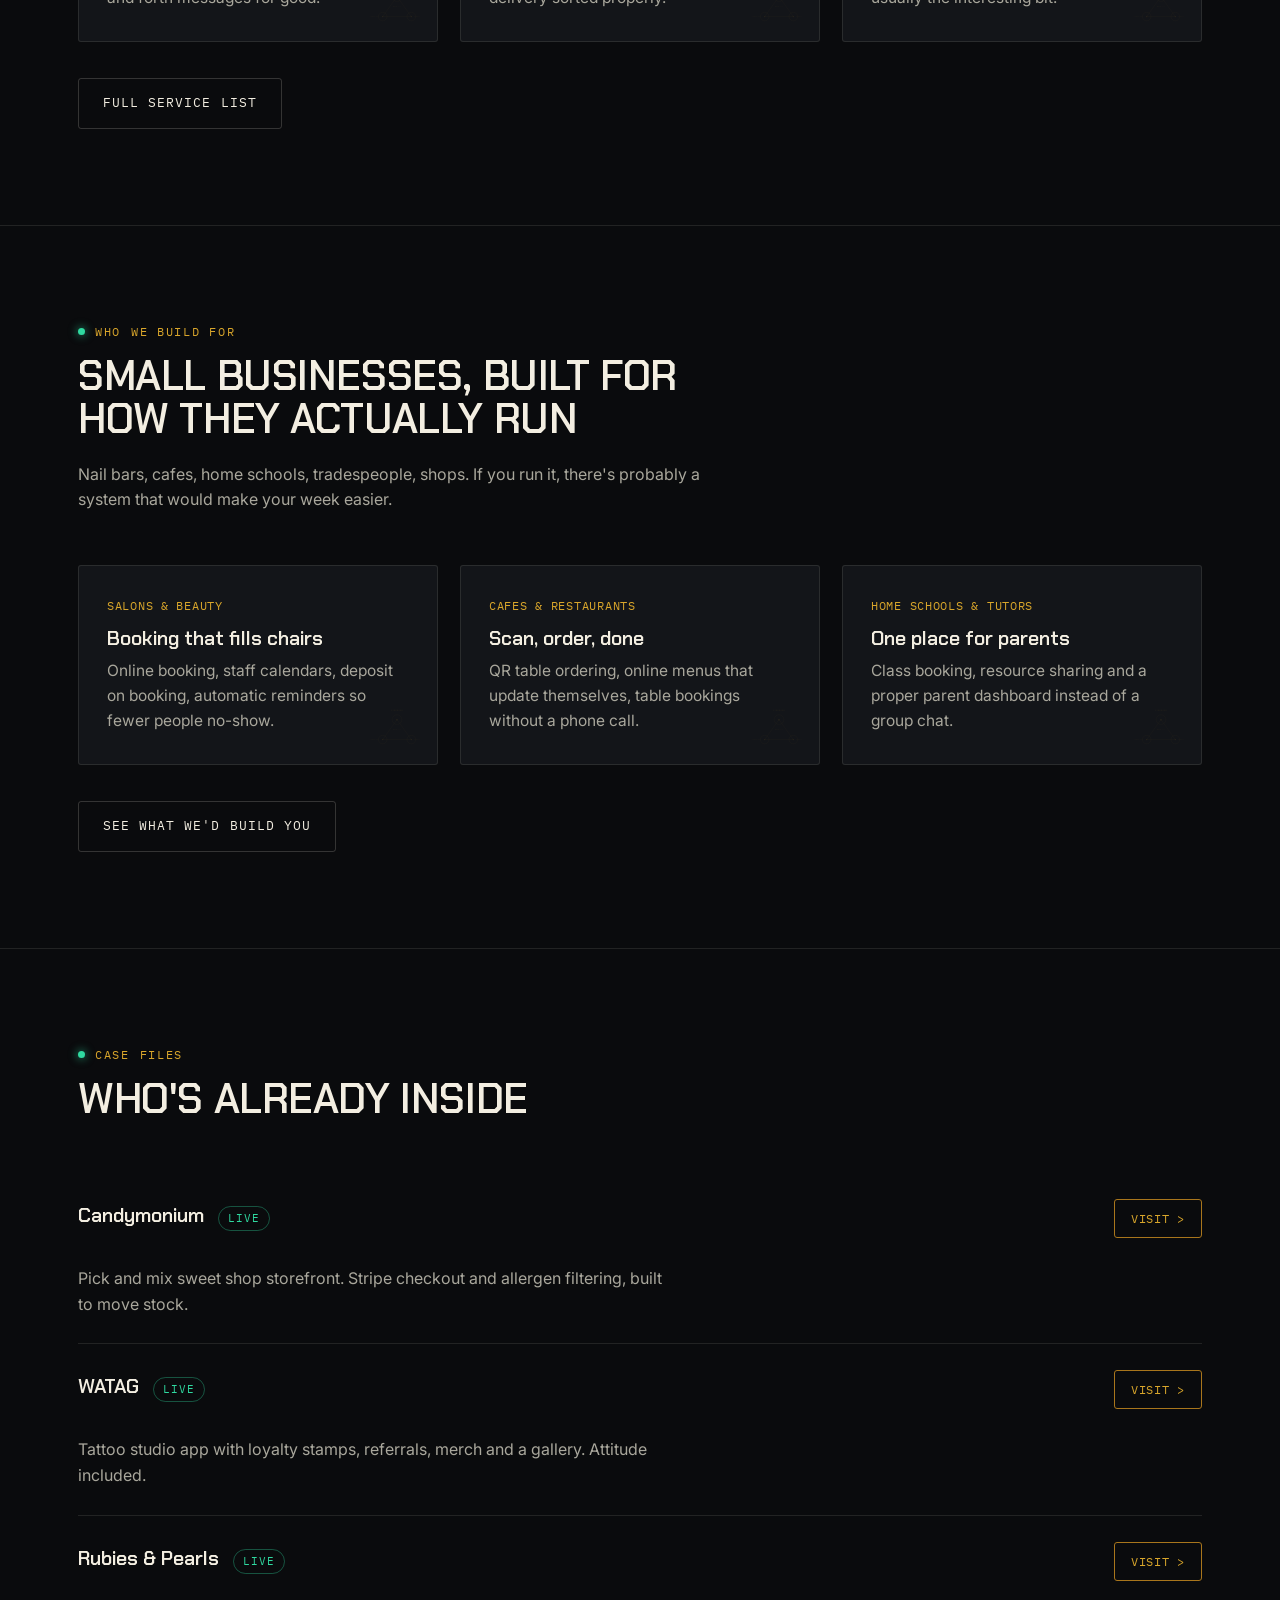
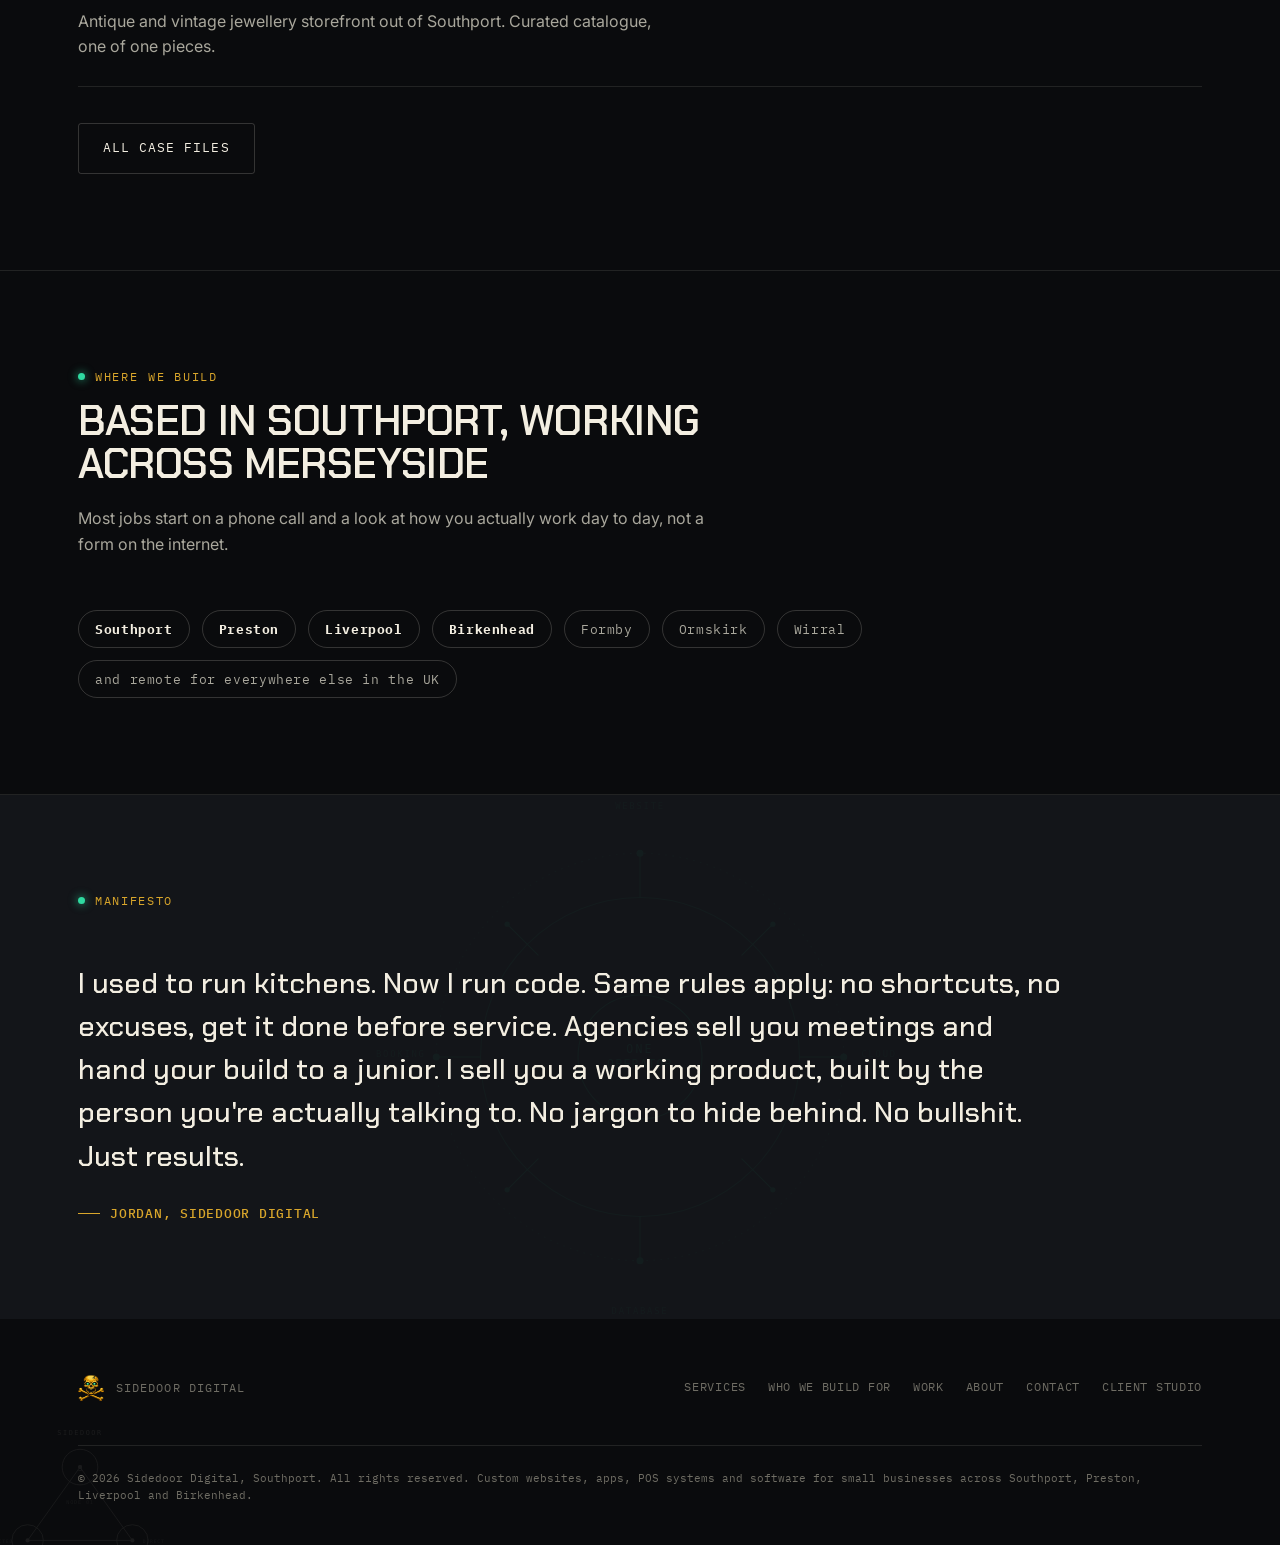
==== commit 30d88b00: "Vectors" ====
--- a/index.html
+++ b/index.html
@@ -23,7 +23,7 @@
 
 <link rel="preconnect" href="https://fonts.googleapis.com">
 <link rel="preconnect" href="https://fonts.gstatic.com" crossorigin>
-<link href="https://fonts.googleapis.com/css2?family=Fraunces:opsz,wght@9..144,500;9..144,560;9..144,650&family=Inter:wght@400;500;600&family=IBM+Plex+Mono:wght@400;500&display=swap" rel="stylesheet">
+<link href="https://fonts.googleapis.com/css2?family=Chakra+Petch:wght@400;500;600;700&family=Inter:wght@400;500;600&family=IBM+Plex+Mono:wght@400;500&display=swap" rel="stylesheet">
 <link rel="stylesheet" href="assets/style.css">
 
 <script type="application/ld+json">
@@ -258,5 +258,6 @@
   </div>
 </footer>
 
+<script src="assets/script.js" defer></script>
 </body>
 </html>
--- a/assets/style.css
+++ b/assets/style.css
@@ -1,6 +1,6 @@
 /* ================================================================
    SIDEDOOR DIGITAL | shared stylesheet
-   Tokens: ink / gold / bone / seal (emerald). Display: Fraunces.
+   Tokens: ink / gold / bone / seal (emerald). Display: Chakra Petch.
    Body: Inter. Utility/label: IBM Plex Mono.
    ================================================================ */
 
@@ -19,7 +19,7 @@
   --line:       rgba(243,238,225,0.10);
   --line-strong:rgba(243,238,225,0.18);
 
-  --font-display: "Fraunces", "Iowan Old Style", Georgia, serif;
+  --font-display: "Chakra Petch", "IBM Plex Mono", ui-monospace, monospace;
   --font-body:    "Inter", -apple-system, "Segoe UI", sans-serif;
   --font-mono:    "IBM Plex Mono", ui-monospace, SFMono-Regular, monospace;
 
@@ -108,14 +108,15 @@
 h1,h2,h3,h4{
   font-family:var(--font-display);
   font-weight:600;
-  line-height:1.08;
+  line-height:1.05;
   margin:0 0 0.5em;
   color:var(--bone);
   letter-spacing:-0.01em;
-}
-h1{ font-size:clamp(2.6rem, 5.4vw, 4.6rem); font-weight:560; }
-h2{ font-size:clamp(1.9rem, 3.4vw, 2.9rem); }
-h3{ font-size:1.28rem; font-weight:600; }
+  text-transform:uppercase;
+}
+h1{ font-size:clamp(2.5rem, 5.2vw, 4.2rem); font-weight:600; letter-spacing:-0.015em; }
+h2{ font-size:clamp(1.8rem, 3.2vw, 2.7rem); }
+h3{ font-size:1.22rem; font-weight:600; letter-spacing:0; text-transform:none; }
 p{ margin:0 0 1em; color:var(--bone-dim); }
 .lede{ font-size:1.2rem; color:var(--bone); max-width:60ch; }
 
@@ -366,6 +367,7 @@
 .manifesto blockquote{
   margin:0; font-family:var(--font-display); font-size:clamp(1.3rem,2.4vw,1.8rem);
   color:var(--bone); font-weight:500; line-height:1.5; max-width:52ch;
+  text-transform:none; letter-spacing:0;
 }
 .manifesto cite{ display:flex; align-items:center; gap:10px; margin-top:26px; font-style:normal; font-family:var(--font-mono); font-size:12.5px; letter-spacing:0.06em; color:var(--gold); text-transform:uppercase; }
 .manifesto cite::before{ content:""; width:22px; height:1px; background:var(--gold); flex:none; }
@@ -389,11 +391,13 @@
   color:var(--seal);
   clip-path: inset(0 0 100% 0);
   animation: glitch-1 6s infinite linear;
+  animation-delay: var(--glitch-delay, 0s);
 }
 .glitch::after{
   color:var(--gold-soft);
   clip-path: inset(0 0 100% 0);
   animation: glitch-2 6s infinite linear;
+  animation-delay: var(--glitch-delay, 0s);
 }
 @keyframes glitch-1{
   0%, 91%, 100%{ clip-path: inset(0 0 100% 0); transform:translate(0,0); opacity:0; }
@@ -411,6 +415,104 @@
 @media (prefers-reduced-motion: reduce){
   .glitch::before, .glitch::after{ display:none; }
 }
+
+/* ---------- micrograph texture system ----------
+   Schematic vector marks, masked to a flat theme colour so they read
+   as our own diagrams rather than dropped-in artwork. Decorative only. */
+.hero, .page-hero, .manifesto, .card, .industry-card{ position:relative; }
+.hero, .page-hero{ overflow:hidden; }
+.hero .wrap, .page-hero .wrap, .manifesto .wrap{ position:relative; z-index:1; }
+
+.hero::after,
+.page-hero::after{
+  content:"";
+  position:absolute;
+  top:-50px; right:-70px;
+  width:400px; height:400px;
+  -webkit-mask-image:url("micrograph-frame.svg");
+          mask-image:url("micrograph-frame.svg");
+  -webkit-mask-repeat:no-repeat; mask-repeat:no-repeat;
+  -webkit-mask-size:contain; mask-size:contain;
+  background-color:var(--line-strong);
+  opacity:0.5;
+  pointer-events:none;
+  z-index:0;
+}
+
+.manifesto::before{
+  content:"";
+  position:absolute;
+  left:50%; top:50%;
+  width:620px; height:620px;
+  transform:translate(-50%,-50%);
+  -webkit-mask-image:url("micrograph-hub.svg");
+          mask-image:url("micrograph-hub.svg");
+  -webkit-mask-repeat:no-repeat; mask-repeat:no-repeat;
+  -webkit-mask-size:contain; mask-size:contain;
+  background-color:var(--seal-dim);
+  opacity:0.07;
+  pointer-events:none;
+  z-index:0;
+}
+
+footer{ position:relative; overflow:hidden; }
+footer .wrap{ position:relative; z-index:1; }
+footer::before{
+  content:"";
+  position:absolute;
+  left:-30px; bottom:-50px;
+  width:220px; height:170px;
+  -webkit-mask-image:url("micrograph-nodes.svg");
+          mask-image:url("micrograph-nodes.svg");
+  -webkit-mask-repeat:no-repeat; mask-repeat:no-repeat;
+  -webkit-mask-size:contain; mask-size:contain;
+  background-color:var(--line-strong);
+  opacity:0.4;
+  pointer-events:none;
+}
+
+.card::after, .industry-card::after{
+  content:"";
+  position:absolute;
+  right:10px; bottom:10px;
+  width:60px; height:46px;
+  -webkit-mask-image:url("micrograph-nodes.svg");
+          mask-image:url("micrograph-nodes.svg");
+  -webkit-mask-repeat:no-repeat; mask-repeat:no-repeat;
+  -webkit-mask-size:contain; mask-size:contain;
+  background-color:var(--gold);
+  opacity:0.1;
+  pointer-events:none;
+}
+.card{ overflow:hidden; }
+
+.pipeline-band{ position:relative; overflow:hidden; padding-bottom:60px; }
+.pipeline-band .wrap{ min-height:200px; }
+.pipeline-band::before{
+  content:"";
+  position:absolute;
+  left:50%; top:26px;
+  width:min(900px, 92%); height:180px;
+  transform:translateX(-50%);
+  -webkit-mask-image:url("micrograph-pipeline.svg");
+          mask-image:url("micrograph-pipeline.svg");
+  -webkit-mask-repeat:no-repeat; mask-repeat:no-repeat;
+  -webkit-mask-size:contain; mask-size:contain;
+  -webkit-mask-position:center; mask-position:center;
+  background-color:var(--line-strong);
+  opacity:0.45;
+  pointer-events:none;
+  z-index:0;
+}
+.pipeline-band .wrap{ position:relative; z-index:1; }
+
+@media (max-width:720px){
+  .hero::after, .page-hero::after{ width:220px; height:220px; top:-30px; right:-50px; opacity:0.35; }
+  .manifesto::before{ width:420px; height:420px; opacity:0.05; }
+  .pipeline-band::before{ display:none; }
+  footer::before{ width:150px; height:120px; }
+}
+
 
 /* ---------- FAQ ---------- */
 .faq-item{ border-bottom:1px solid var(--line); padding:22px 0; }
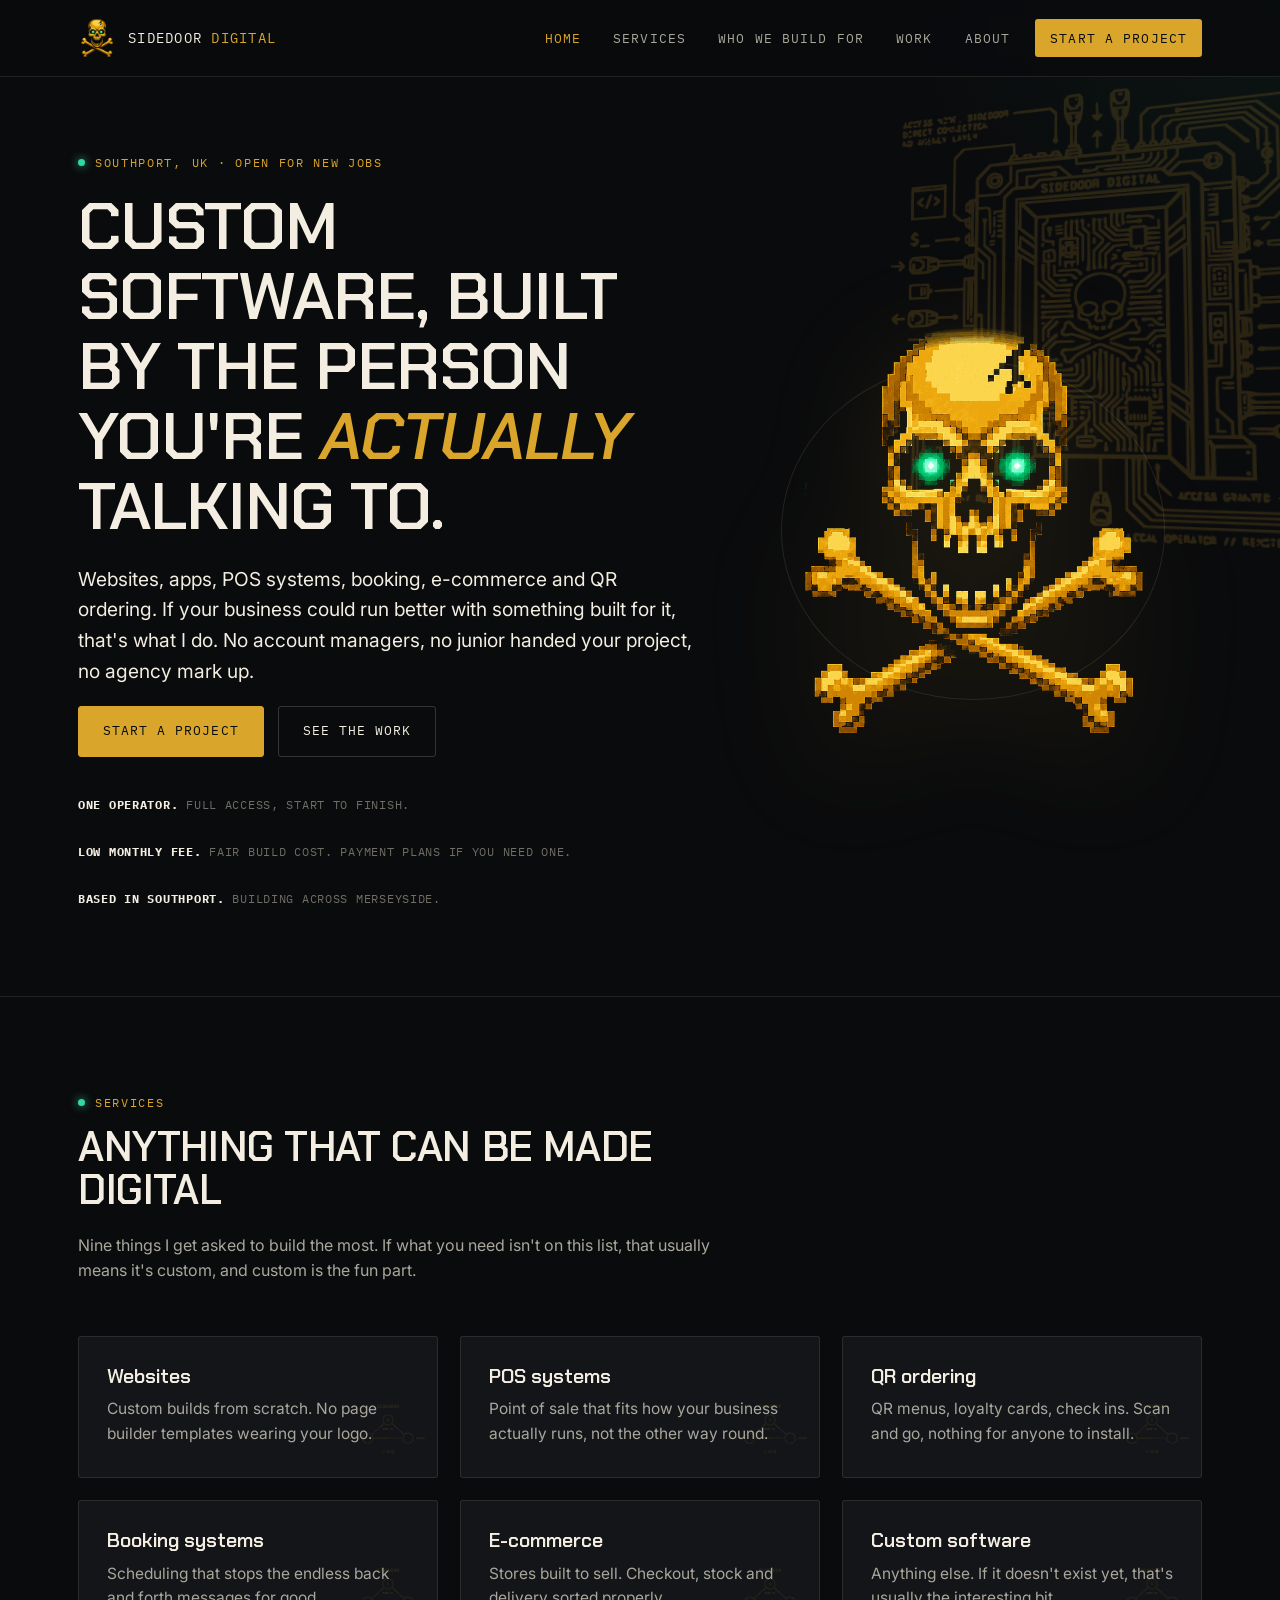
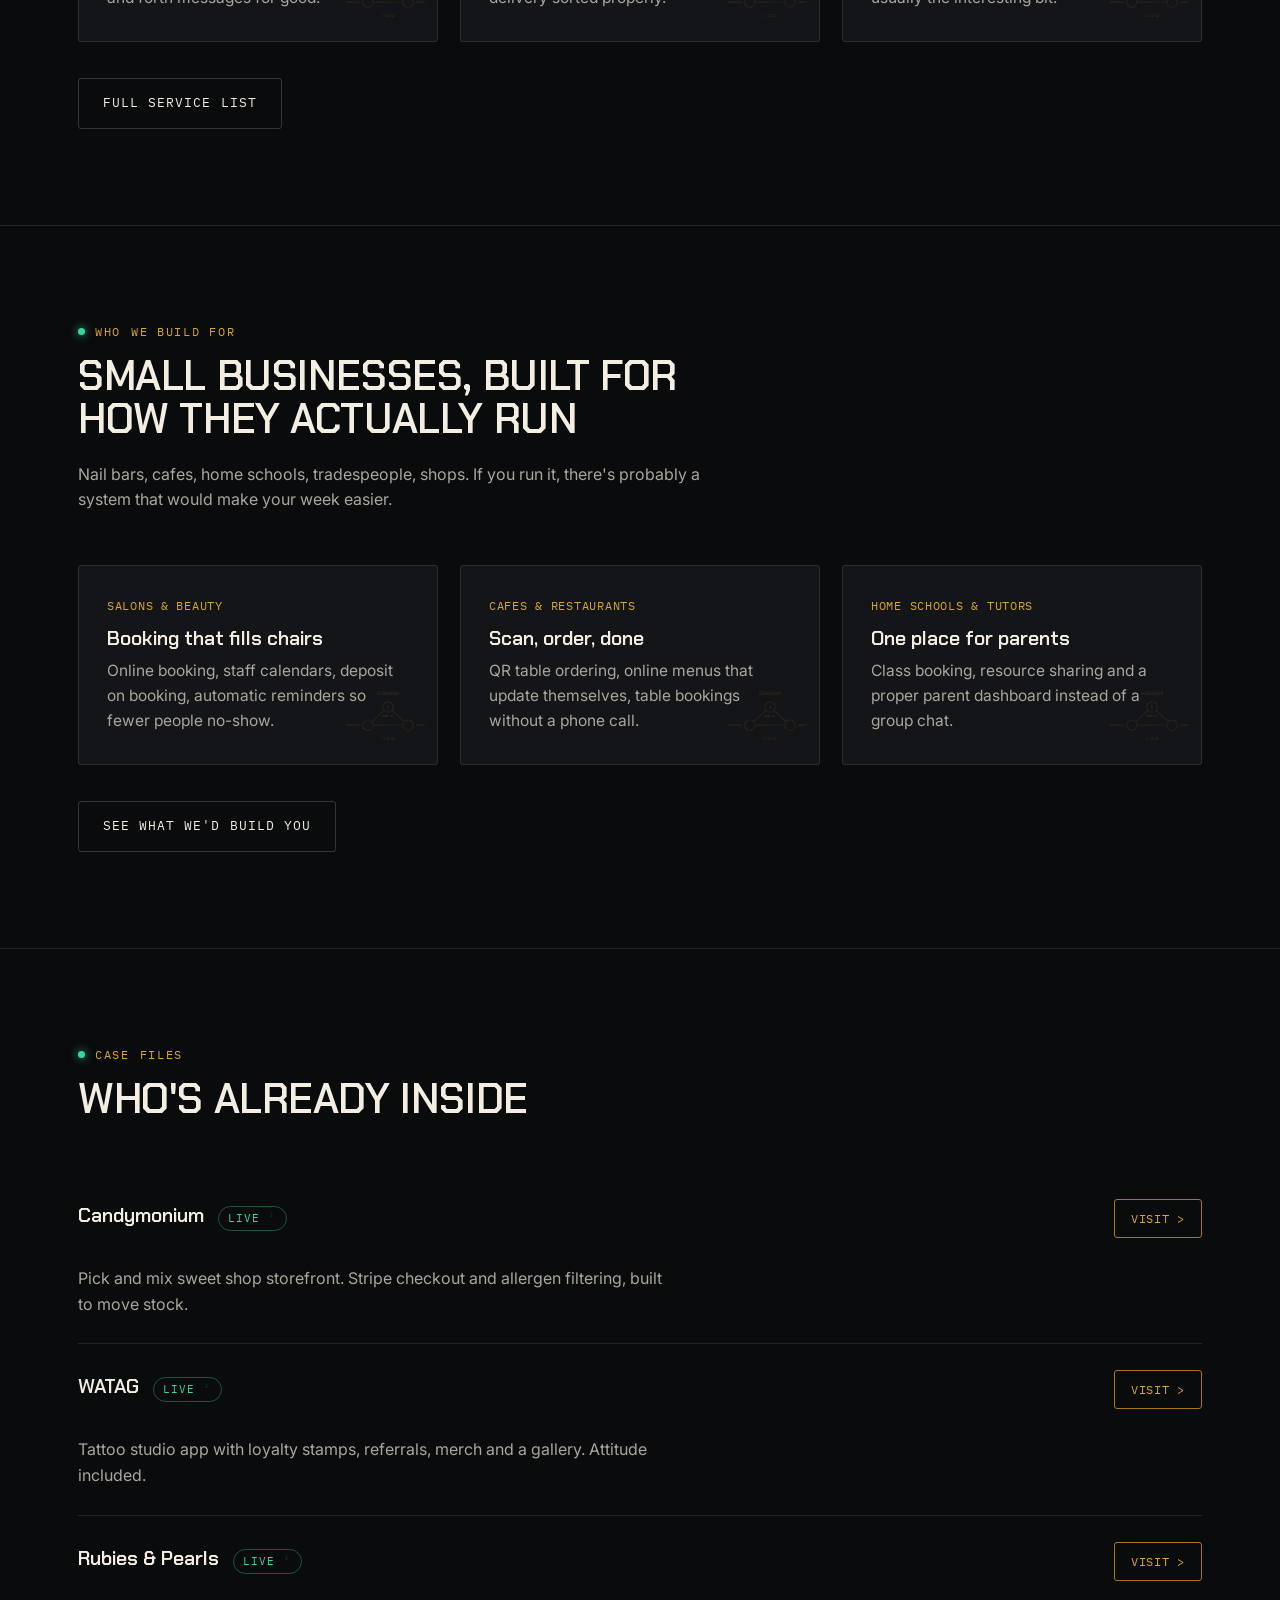
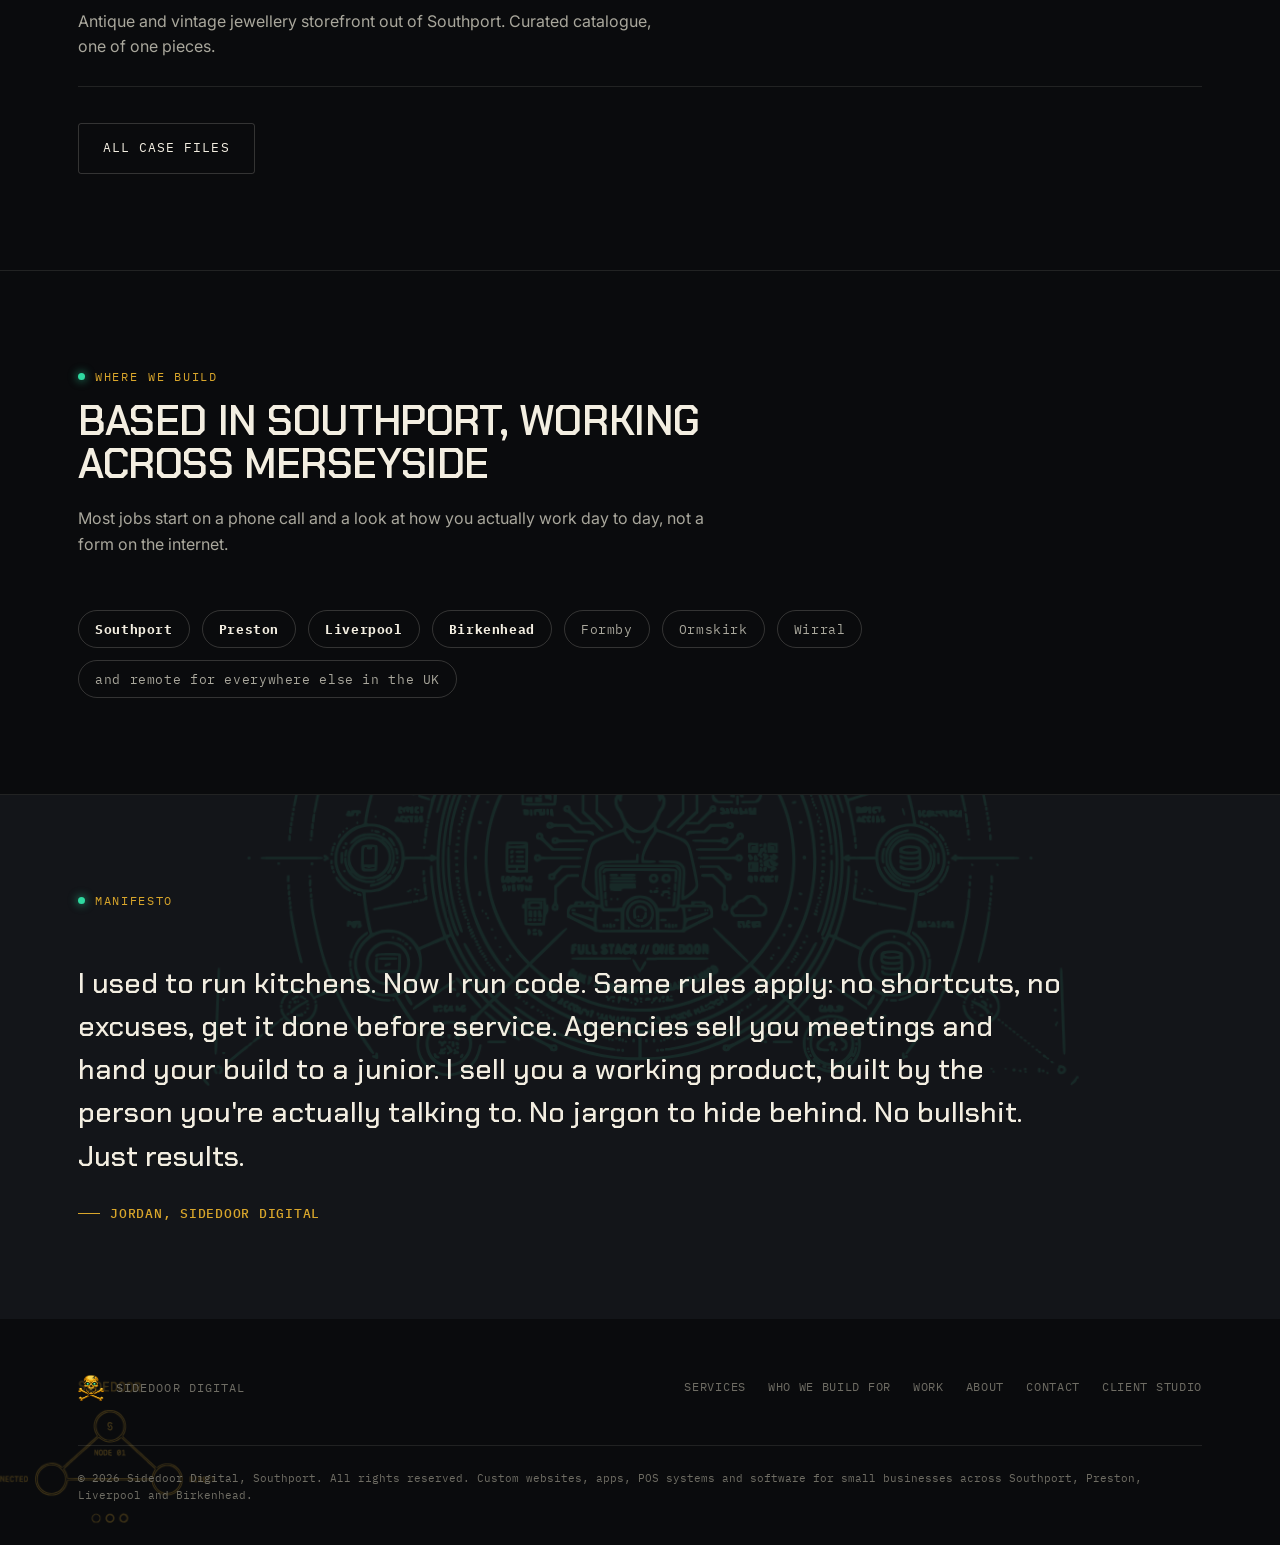
==== commit 06ba3bed: "Ssd" ====
--- a/index.html
+++ b/index.html
@@ -64,7 +64,7 @@
       <img src="assets/skull.png" alt="Sidedoor Digital skull and crossbones mark">
       <span class="brand-name">SIDEDOOR <span>DIGITAL</span></span>
     </a>
-    <nav class="main-nav">
+    <nav class="main-nav" id="mainNav">
       <a href="index.html" class="active">HOME</a>
       <a href="services.html">SERVICES</a>
       <a href="industries.html">WHO WE BUILD FOR</a>
@@ -72,6 +72,9 @@
       <a href="about.html">ABOUT</a>
       <a href="contact.html" class="cta-link">START A PROJECT</a>
     </nav>
+    <button class="nav-toggle" id="navToggle" aria-label="Menu" aria-expanded="false" aria-controls="mainNav">
+      <span></span><span></span><span></span>
+    </button>
   </div>
 </header>
 
--- a/assets/style.css
+++ b/assets/style.css
@@ -162,7 +162,25 @@
 }
 nav.main-nav a.cta-link:hover{ background:var(--gold-soft); color:var(--ink); }
 
-.nav-toggle{ display:none; }
+.nav-toggle{
+  display:none;
+  align-items:center; justify-content:center;
+  width:38px; height:38px;
+  background:transparent;
+  border:1px solid var(--line-strong);
+  border-radius:var(--radius);
+  cursor:pointer;
+  flex-direction:column;
+  gap:4px;
+  padding:0;
+}
+.nav-toggle span{
+  display:block; width:18px; height:2px; background:var(--bone);
+  transition:transform .2s ease, opacity .2s ease;
+}
+.nav-toggle[aria-expanded="true"] span:nth-child(1){ transform:translateY(6px) rotate(45deg); }
+.nav-toggle[aria-expanded="true"] span:nth-child(2){ opacity:0; }
+.nav-toggle[aria-expanded="true"] span:nth-child(3){ transform:translateY(-6px) rotate(-45deg); }
 
 /* ---------- buttons ---------- */
 .btn{
@@ -390,67 +408,90 @@
 .glitch::before{
   color:var(--seal);
   clip-path: inset(0 0 100% 0);
-  animation: glitch-1 6s infinite linear;
+  animation: glitch-1 3.2s infinite steps(1,end);
   animation-delay: var(--glitch-delay, 0s);
 }
 .glitch::after{
   color:var(--gold-soft);
   clip-path: inset(0 0 100% 0);
-  animation: glitch-2 6s infinite linear;
+  animation: glitch-2 3.2s infinite steps(1,end);
   animation-delay: var(--glitch-delay, 0s);
 }
 @keyframes glitch-1{
-  0%, 91%, 100%{ clip-path: inset(0 0 100% 0); transform:translate(0,0); opacity:0; }
-  92%{ clip-path: inset(10% 0 62% 0); transform:translate(-3px,-1px); opacity:0.85; }
-  93.5%{ clip-path: inset(58% 0 15% 0); transform:translate(3px,1px); opacity:0.85; }
-  95%{ clip-path: inset(28% 0 48% 0); transform:translate(-2px,1px); opacity:0.7; }
-  96.5%{ clip-path: inset(0 0 100% 0); transform:translate(0,0); opacity:0; }
+  0%, 78%{ clip-path: inset(0 0 100% 0); transform:translate(0,0); opacity:0; }
+  79%{ clip-path: inset(8% 0 64% 0); transform:translate(-5px,-1px); opacity:0.95; }
+  81%{ clip-path: inset(52% 0 12% 0); transform:translate(5px,1px); opacity:0.9; }
+  83%{ clip-path: inset(20% 0 55% 0); transform:translate(-4px,1px); opacity:0.85; }
+  85%{ clip-path: inset(0 0 82% 0); transform:translate(3px,-1px); opacity:0.7; }
+  87%, 100%{ clip-path: inset(0 0 100% 0); transform:translate(0,0); opacity:0; }
 }
 @keyframes glitch-2{
-  0%, 89%, 100%{ clip-path: inset(0 0 100% 0); transform:translate(0,0); opacity:0; }
-  90%{ clip-path: inset(22% 0 52% 0); transform:translate(3px,-1px); opacity:0.7; }
-  91.5%{ clip-path: inset(64% 0 8% 0); transform:translate(-3px,1px); opacity:0.7; }
-  93%{ clip-path: inset(0 0 100% 0); transform:translate(0,0); opacity:0; }
+  0%, 80%{ clip-path: inset(0 0 100% 0); transform:translate(0,0); opacity:0; }
+  81%{ clip-path: inset(30% 0 42% 0); transform:translate(5px,-2px); opacity:0.85; }
+  83%{ clip-path: inset(66% 0 6% 0); transform:translate(-5px,1px); opacity:0.8; }
+  85.5%{ clip-path: inset(4% 0 74% 0); transform:translate(4px,1px); opacity:0.6; }
+  88%, 100%{ clip-path: inset(0 0 100% 0); transform:translate(0,0); opacity:0; }
 }
 @media (prefers-reduced-motion: reduce){
   .glitch::before, .glitch::after{ display:none; }
 }
 
+/* brand mark gets its own slower, subtler glitch so it flickers on every page */
+.brand-name .glitch{ color:inherit; }
+.brand-name .glitch::before{ animation-duration:4.6s; }
+.brand-name .glitch::after{ animation-duration:4.6s; }
+
 /* ---------- micrograph texture system ----------
-   Schematic vector marks, masked to a flat theme colour so they read
-   as our own diagrams rather than dropped-in artwork. Decorative only. */
-.hero, .page-hero, .manifesto, .card, .industry-card{ position:relative; }
-.hero, .page-hero{ overflow:hidden; }
+   These are the actual Sidedoor circuit diagrams, traced to clean vector
+   line art (no AI grain/blur) and masked to a flat theme colour so every
+   page ships the same crisp mark rather than a raster screenshot.
+   Given perspective + parallax so the whole background reads with depth
+   instead of sitting flat behind the copy. */
+.hero, .page-hero, .manifesto, .card, .industry-card, .contact-panel{ position:relative; }
+.hero, .page-hero{ overflow:hidden; perspective:1400px; }
 .hero .wrap, .page-hero .wrap, .manifesto .wrap{ position:relative; z-index:1; }
+
+.mg{
+  content:"";
+  position:absolute;
+  pointer-events:none;
+  -webkit-mask-repeat:no-repeat; mask-repeat:no-repeat;
+  -webkit-mask-size:contain; mask-size:contain;
+  -webkit-mask-position:center; mask-position:center;
+  will-change:transform;
+}
 
 .hero::after,
 .page-hero::after{
   content:"";
   position:absolute;
-  top:-50px; right:-70px;
-  width:400px; height:400px;
-  -webkit-mask-image:url("micrograph-frame.svg");
-          mask-image:url("micrograph-frame.svg");
-  -webkit-mask-repeat:no-repeat; mask-repeat:no-repeat;
-  -webkit-mask-size:contain; mask-size:contain;
-  background-color:var(--line-strong);
-  opacity:0.5;
+  top:-90px; right:-140px;
+  width:640px; height:640px;
+  -webkit-mask-image:url("micrograph-vault.svg");
+          mask-image:url("micrograph-vault.svg");
+  -webkit-mask-repeat:no-repeat; mask-repeat:no-repeat;
+  -webkit-mask-size:contain; mask-size:contain;
+  background-color:var(--gold);
+  opacity:0.16;
   pointer-events:none;
   z-index:0;
-}
-
+  transform:perspective(1400px) rotateY(-16deg) rotateX(6deg) translateY(var(--parallax, 0px));
+  filter:drop-shadow(0 30px 50px rgba(0,0,0,0.5));
+}
+
+.manifesto{ overflow:hidden; }
 .manifesto::before{
   content:"";
   position:absolute;
   left:50%; top:50%;
-  width:620px; height:620px;
-  transform:translate(-50%,-50%);
+  width:900px; height:900px;
+  transform:translate(-50%,-50%) perspective(1600px) rotateX(8deg) translateY(var(--parallax, 0px));
   -webkit-mask-image:url("micrograph-hub.svg");
           mask-image:url("micrograph-hub.svg");
   -webkit-mask-repeat:no-repeat; mask-repeat:no-repeat;
   -webkit-mask-size:contain; mask-size:contain;
-  background-color:var(--seal-dim);
-  opacity:0.07;
+  background-color:var(--seal);
+  opacity:0.1;
   pointer-events:none;
   z-index:0;
 }
@@ -460,57 +501,95 @@
 footer::before{
   content:"";
   position:absolute;
-  left:-30px; bottom:-50px;
-  width:220px; height:170px;
+  left:-50px; bottom:-70px;
+  width:320px; height:250px;
   -webkit-mask-image:url("micrograph-nodes.svg");
           mask-image:url("micrograph-nodes.svg");
   -webkit-mask-repeat:no-repeat; mask-repeat:no-repeat;
   -webkit-mask-size:contain; mask-size:contain;
-  background-color:var(--line-strong);
-  opacity:0.4;
-  pointer-events:none;
+  background-color:var(--gold);
+  opacity:0.22;
+  pointer-events:none;
+  transform:perspective(900px) rotateY(10deg);
 }
 
 .card::after, .industry-card::after{
   content:"";
   position:absolute;
-  right:10px; bottom:10px;
-  width:60px; height:46px;
+  right:-6px; bottom:-6px;
+  width:110px; height:84px;
   -webkit-mask-image:url("micrograph-nodes.svg");
           mask-image:url("micrograph-nodes.svg");
   -webkit-mask-repeat:no-repeat; mask-repeat:no-repeat;
   -webkit-mask-size:contain; mask-size:contain;
   background-color:var(--gold);
-  opacity:0.1;
-  pointer-events:none;
-}
-.card{ overflow:hidden; }
-
-.pipeline-band{ position:relative; overflow:hidden; padding-bottom:60px; }
-.pipeline-band .wrap{ min-height:200px; }
+  opacity:0.16;
+  pointer-events:none;
+  transition:transform .25s ease, opacity .25s ease;
+}
+.card{ overflow:hidden; transform-style:preserve-3d; transition:transform .25s ease, border-color .15s ease; }
+.card:hover{
+  transform:perspective(700px) rotateX(2.5deg) rotateY(-2.5deg) translateY(-4px);
+  box-shadow:0 20px 40px rgba(0,0,0,0.45);
+}
+.card:hover::after{ transform:scale(1.15) rotate(4deg); opacity:0.26; }
+
+.contact-panel::after{
+  content:"";
+  position:absolute;
+  right:-20px; top:-20px;
+  width:150px; height:150px;
+  -webkit-mask-image:url("micrograph-lock.svg");
+          mask-image:url("micrograph-lock.svg");
+  -webkit-mask-repeat:no-repeat; mask-repeat:no-repeat;
+  -webkit-mask-size:contain; mask-size:contain;
+  background-color:var(--seal);
+  opacity:0.14;
+  pointer-events:none;
+  transform:perspective(800px) rotateY(-12deg);
+}
+.contact-panel{ overflow:hidden; }
+
+.status.live::after{
+  content:"";
+  display:inline-block;
+  width:11px; height:11px;
+  margin-left:6px;
+  vertical-align:-1px;
+  -webkit-mask-image:url("micrograph-upload.svg");
+          mask-image:url("micrograph-upload.svg");
+  -webkit-mask-repeat:no-repeat; mask-repeat:no-repeat;
+  -webkit-mask-size:contain; mask-size:contain;
+  background-color:var(--seal);
+}
+
+.pipeline-band{ position:relative; overflow:hidden; padding-bottom:70px; perspective:1600px; }
+.pipeline-band .wrap{ min-height:240px; }
 .pipeline-band::before{
   content:"";
   position:absolute;
-  left:50%; top:26px;
-  width:min(900px, 92%); height:180px;
-  transform:translateX(-50%);
+  left:50%; top:20px;
+  width:min(980px, 96%); height:230px;
+  transform:translateX(-50%) perspective(1600px) rotateX(10deg) translateY(var(--parallax, 0px));
   -webkit-mask-image:url("micrograph-pipeline.svg");
           mask-image:url("micrograph-pipeline.svg");
   -webkit-mask-repeat:no-repeat; mask-repeat:no-repeat;
   -webkit-mask-size:contain; mask-size:contain;
   -webkit-mask-position:center; mask-position:center;
-  background-color:var(--line-strong);
-  opacity:0.45;
+  background-color:var(--gold);
+  opacity:0.28;
   pointer-events:none;
   z-index:0;
+  filter:drop-shadow(0 20px 30px rgba(0,0,0,0.4));
 }
 .pipeline-band .wrap{ position:relative; z-index:1; }
 
 @media (max-width:720px){
-  .hero::after, .page-hero::after{ width:220px; height:220px; top:-30px; right:-50px; opacity:0.35; }
-  .manifesto::before{ width:420px; height:420px; opacity:0.05; }
-  .pipeline-band::before{ display:none; }
-  footer::before{ width:150px; height:120px; }
+  .hero::after, .page-hero::after{ width:320px; height:320px; top:-40px; right:-70px; opacity:0.14; transform:none; }
+  .manifesto::before{ width:520px; height:520px; opacity:0.08; transform:translate(-50%,-50%); }
+  .pipeline-band::before{ width:94%; height:170px; transform:translateX(-50%); }
+  footer::before{ width:170px; height:135px; transform:none; }
+  .card:hover{ transform:none; }
 }
 
 
@@ -588,7 +667,22 @@
   .form-grid{ grid-template-columns:1fr; }
 }
 @media (max-width:720px){
-  nav.main-nav{ display:none; }
+  nav.main-nav{
+    display:none;
+    position:absolute;
+    top:76px; left:0; right:0;
+    flex-direction:column;
+    align-items:stretch;
+    gap:0;
+    background:var(--ink);
+    border-bottom:1px solid var(--line);
+    padding:8px 0 16px;
+    z-index:55;
+  }
+  nav.main-nav.open{ display:flex; }
+  nav.main-nav a{ padding:14px 28px; border-radius:0; }
+  nav.main-nav a.cta-link{ margin:10px 28px 0; text-align:center; }
+  .nav-toggle{ display:inline-flex; }
   .grid-3, .grid-2{ grid-template-columns:1fr; }
   section{ padding:64px 0; }
   .case{ grid-template-columns:1fr; }
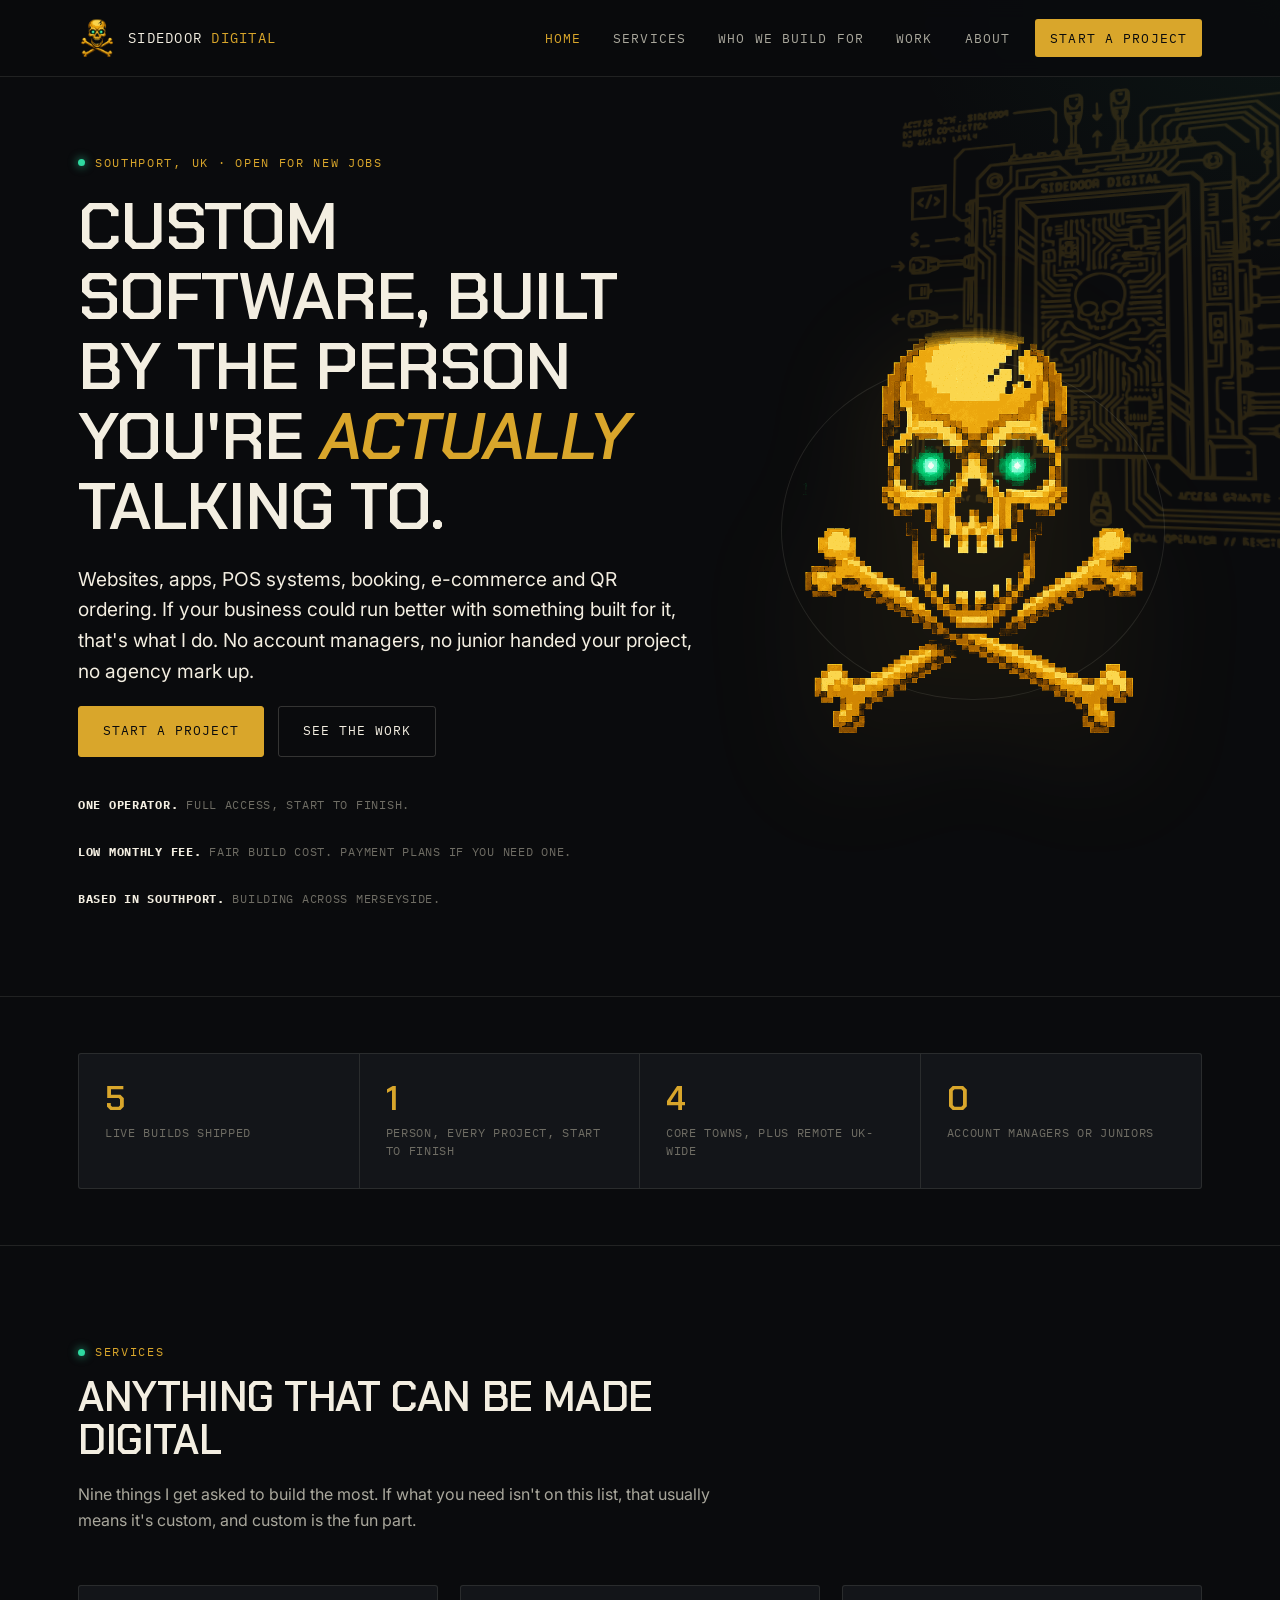
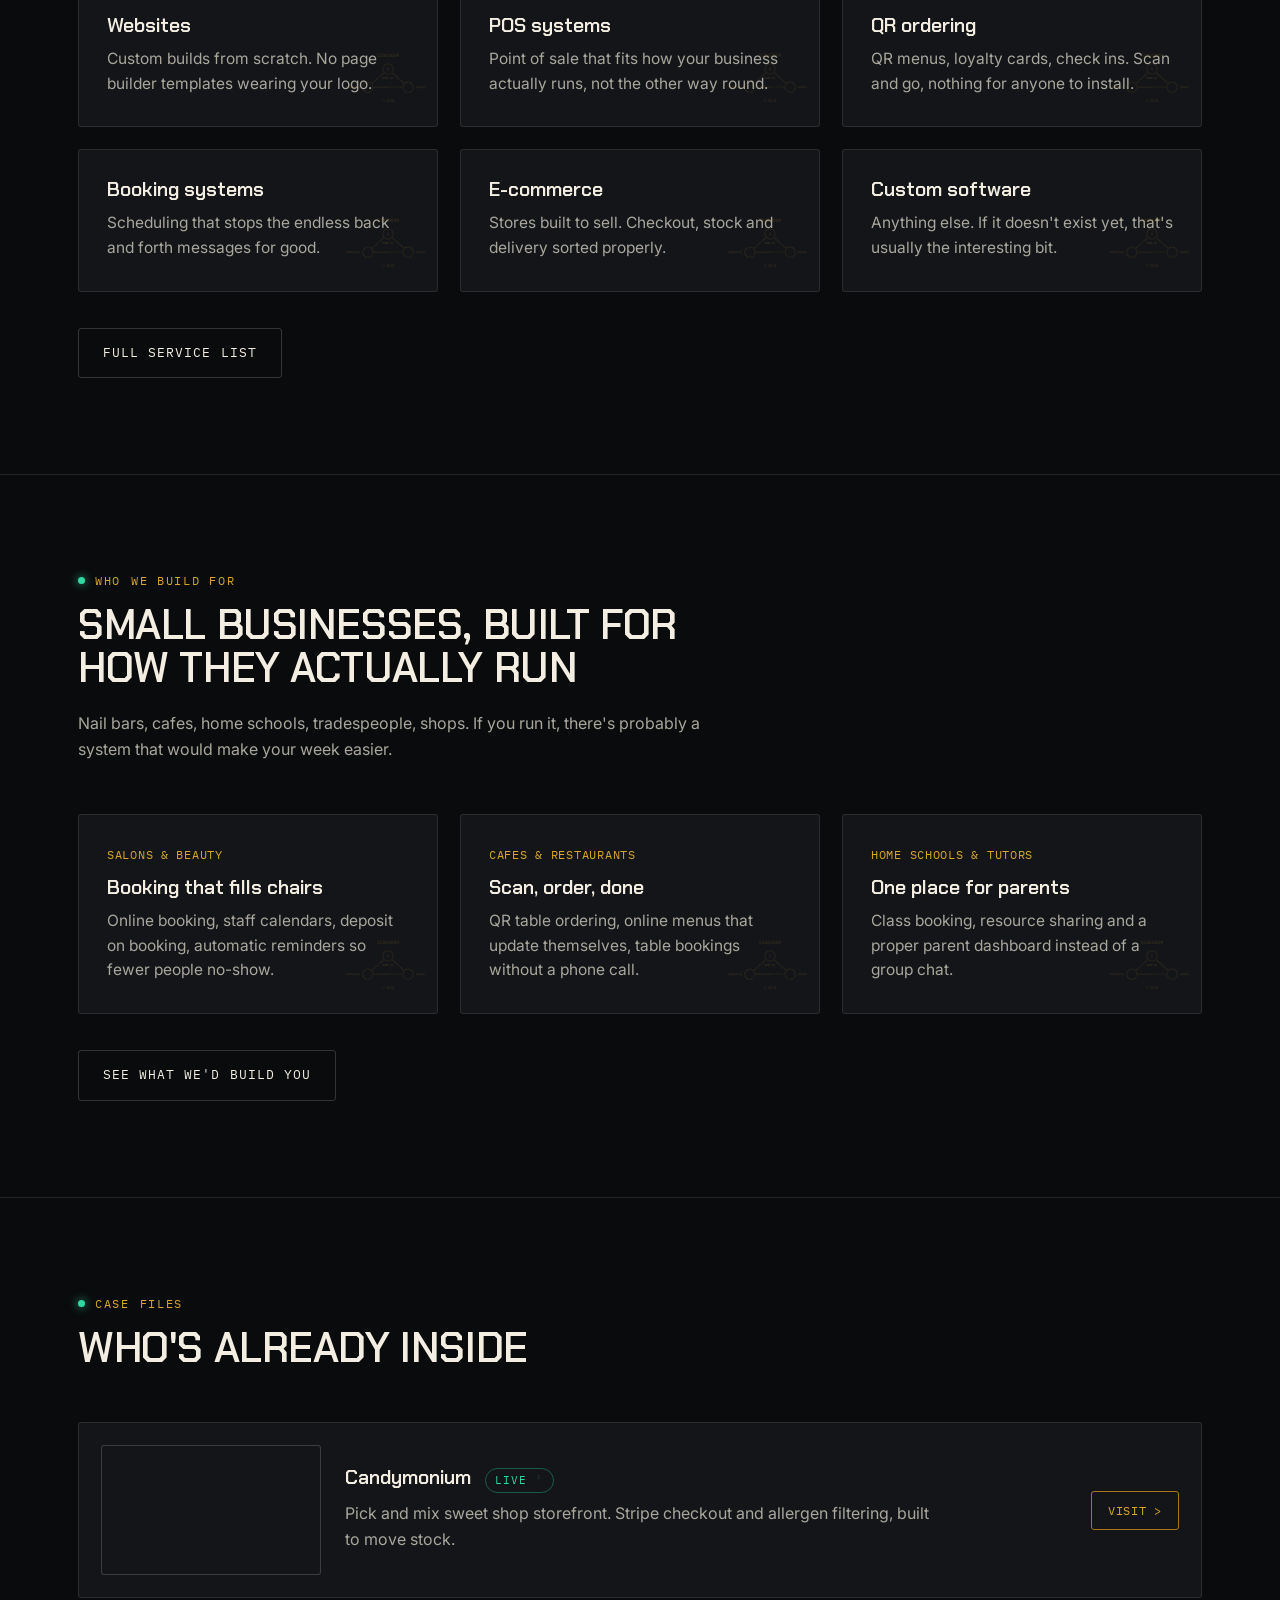
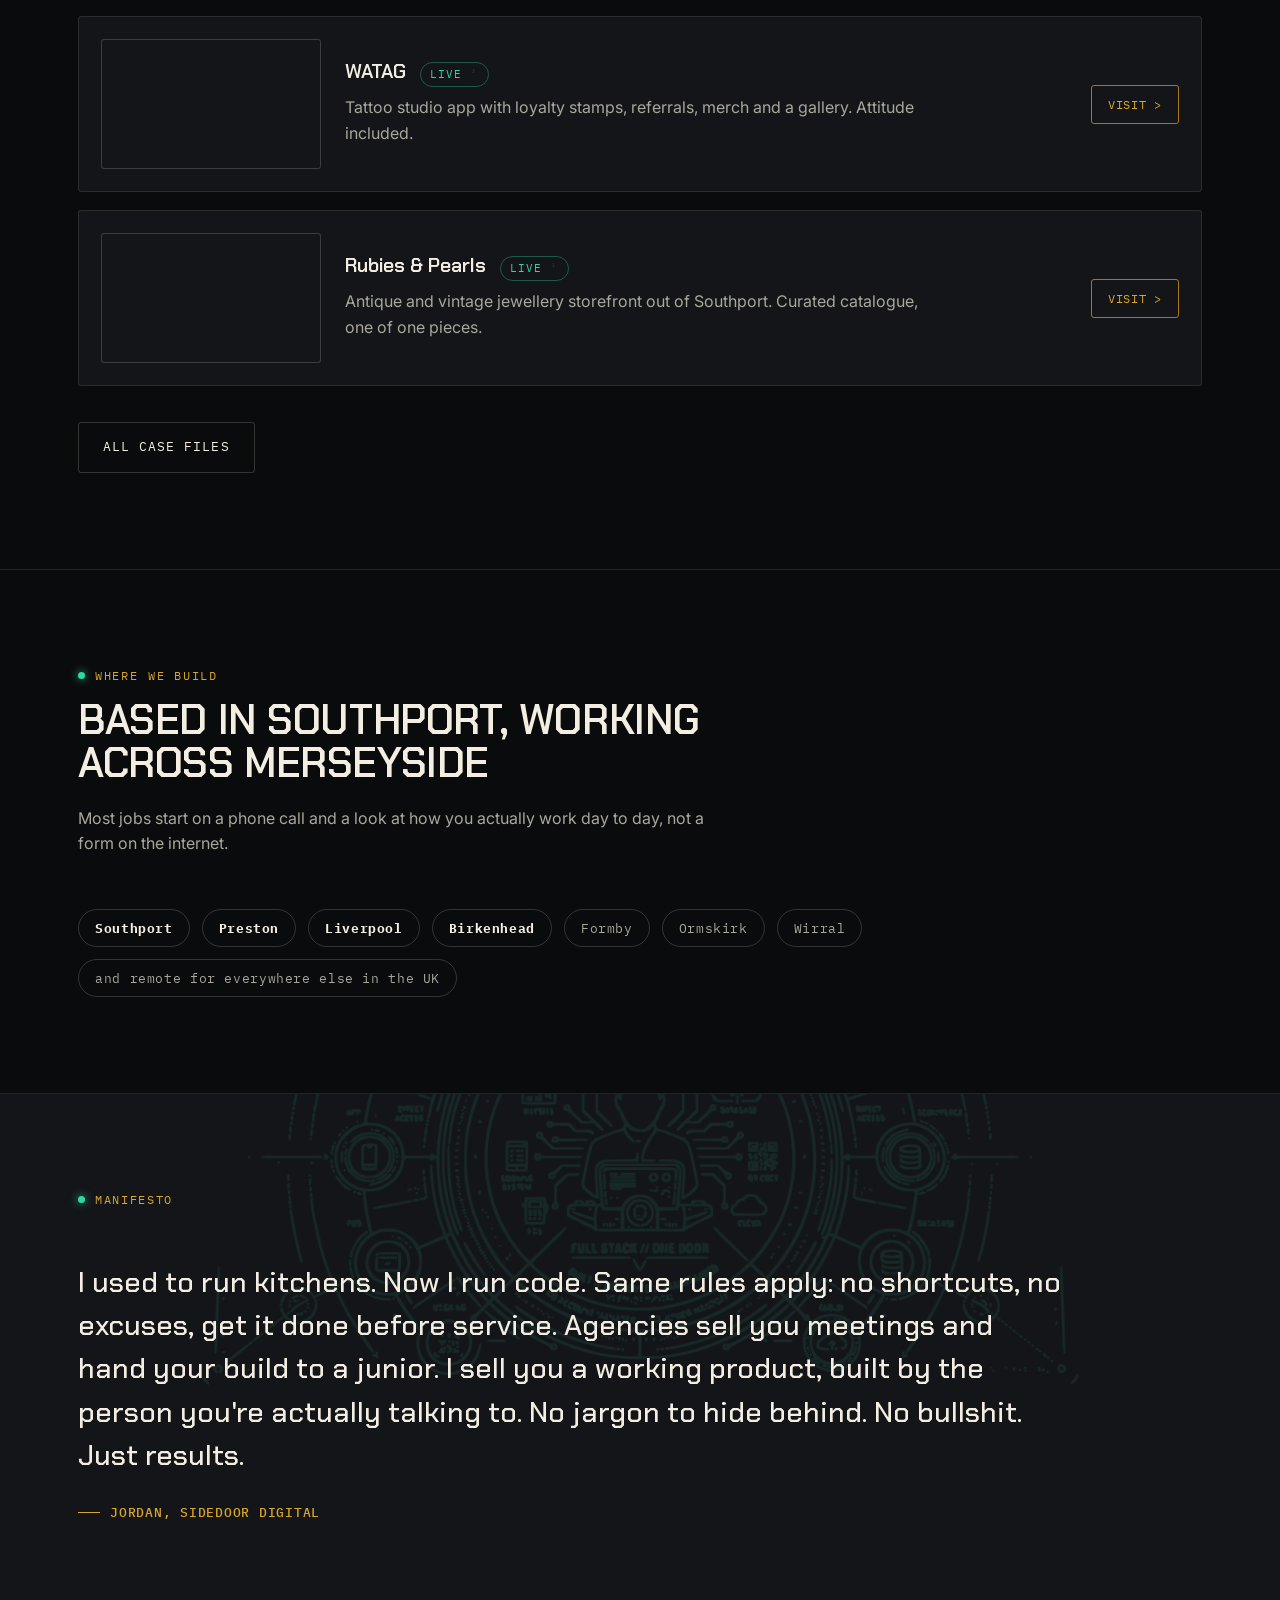
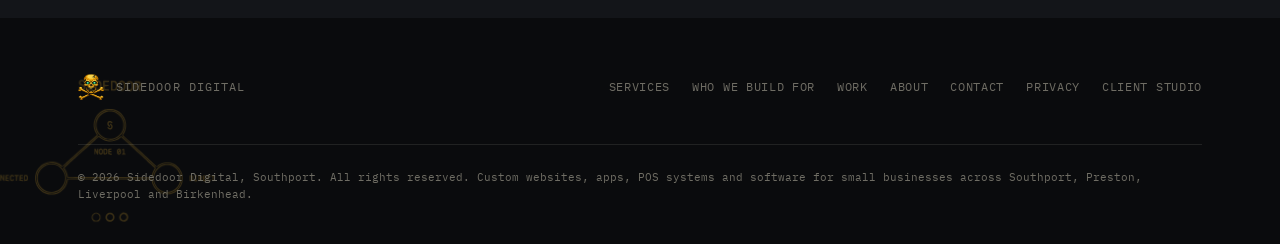
==== commit c67dcad4: "asd" ====
--- a/index.html
+++ b/index.html
@@ -100,6 +100,29 @@
   </div>
 </section>
 
+<section style="padding:56px 0;">
+  <div class="wrap">
+    <div class="stats-strip">
+      <div class="stat">
+        <div class="stat-num">5</div>
+        <div class="stat-label">Live builds shipped</div>
+      </div>
+      <div class="stat">
+        <div class="stat-num">1</div>
+        <div class="stat-label">Person, every project, start to finish</div>
+      </div>
+      <div class="stat">
+        <div class="stat-num">4</div>
+        <div class="stat-label">Core towns, plus remote UK-wide</div>
+      </div>
+      <div class="stat">
+        <div class="stat-num">0</div>
+        <div class="stat-label">Account managers or juniors</div>
+      </div>
+    </div>
+  </div>
+</section>
+
 <section>
   <div class="wrap">
     <div class="section-head">
@@ -182,34 +205,77 @@
       <h2>Who's already inside</h2>
     </div>
     <div class="case">
-      <div class="case-title">
-        <h3>Candymonium</h3>
-        <span class="status live">Live</span>
+      <div class="case-photo" style="--photo:url('assets/clients/candymonium.jpg')"></div>
+      <div class="case-body">
+        <div class="case-title">
+          <h3>Candymonium</h3>
+          <span class="status live">Live</span>
+        </div>
+        <p>Pick and mix sweet shop storefront. Stripe checkout and allergen filtering, built to move stock.</p>
       </div>
       <a class="case-link" href="https://www.candymonium.co.uk" target="_blank" rel="noopener">Visit &gt;</a>
-      <p>Pick and mix sweet shop storefront. Stripe checkout and allergen filtering, built to move stock.</p>
     </div>
     <div class="case">
-      <div class="case-title">
-        <h3>WATAG</h3>
-        <span class="status live">Live</span>
+      <div class="case-photo" style="--photo:url('assets/clients/watag.jpg')"></div>
+      <div class="case-body">
+        <div class="case-title">
+          <h3>WATAG</h3>
+          <span class="status live">Live</span>
+        </div>
+        <p>Tattoo studio app with loyalty stamps, referrals, merch and a gallery. Attitude included.</p>
       </div>
       <a class="case-link" href="https://watagapp.co.uk" target="_blank" rel="noopener">Visit &gt;</a>
-      <p>Tattoo studio app with loyalty stamps, referrals, merch and a gallery. Attitude included.</p>
     </div>
     <div class="case">
-      <div class="case-title">
-        <h3>Rubies &amp; Pearls</h3>
-        <span class="status live">Live</span>
+      <div class="case-photo" style="--photo:url('assets/clients/rubies-and-pearls.jpg')"></div>
+      <div class="case-body">
+        <div class="case-title">
+          <h3>Rubies &amp; Pearls</h3>
+          <span class="status live">Live</span>
+        </div>
+        <p>Antique and vintage jewellery storefront out of Southport. Curated catalogue, one of one pieces.</p>
       </div>
       <a class="case-link" href="https://www.rubiesandpearls.co.uk" target="_blank" rel="noopener">Visit &gt;</a>
-      <p>Antique and vintage jewellery storefront out of Southport. Curated catalogue, one of one pieces.</p>
     </div>
     <div class="btn-row" style="margin-top:36px;">
       <a href="work.html" class="btn">All case files</a>
     </div>
   </div>
 </section>
+
+<!--
+  TESTIMONIALS — uncomment and fill in with real client quotes, then delete
+  this comment. Keep it to short, specific lines (what changed for them,
+  not just "great service"). Swap the business name + person's name/role
+  under each quote. Three is enough to start; add more as you get them.
+
+<section>
+  <div class="wrap">
+    <div class="section-head">
+      <p class="eyebrow">What clients say</p>
+      <h2>Straight from the people who hired me</h2>
+    </div>
+    <div class="grid grid-3">
+      <div class="card testimonial">
+        <span class="quote-mark">&ldquo;</span>
+        <blockquote>[Add a short, specific quote here — what problem it solved or what changed for their business.]</blockquote>
+        <cite>[Name]<span class="biz">[Business, Town]</span></cite>
+      </div>
+      <div class="card testimonial">
+        <span class="quote-mark">&ldquo;</span>
+        <blockquote>[Add a short, specific quote here — what problem it solved or what changed for their business.]</blockquote>
+        <cite>[Name]<span class="biz">[Business, Town]</span></cite>
+      </div>
+      <div class="card testimonial">
+        <span class="quote-mark">&ldquo;</span>
+        <blockquote>[Add a short, specific quote here — what problem it solved or what changed for their business.]</blockquote>
+        <cite>[Name]<span class="biz">[Business, Town]</span></cite>
+      </div>
+    </div>
+  </div>
+</section>
+
+-->
 
 <section>
   <div class="wrap">
@@ -255,6 +321,7 @@
       <a href="work.html">Work</a>
       <a href="about.html">About</a>
       <a href="contact.html">Contact</a>
+      <a href="privacy.html">Privacy</a>
       <a href="https://studio.getsidedoor.co.uk" target="_blank" rel="noopener">Client studio</a>
     </div>
     <div class="foot-legal">© 2026 Sidedoor Digital, Southport. All rights reserved. Custom websites, apps, POS systems and software for small businesses across Southport, Preston, Liverpool and Birkenhead.</div>
--- a/assets/style.css
+++ b/assets/style.css
@@ -334,8 +334,12 @@
 .mock-row.w-90{ width:90%; }
 .mock-row.gold{ background:linear-gradient(90deg, var(--gold-deep), var(--gold)); height:34px; margin-top:16px; }
 .mock-grid{ display:grid; grid-template-columns:repeat(3,1fr); gap:8px; margin-top:14px; }
-.mock-grid div{ aspect-ratio:1; border-radius:5px; background:var(--ink-line); }
-.mock-grid div:nth-child(2){ background:rgba(47,217,160,0.18); border:1px solid rgba(47,217,160,0.4); }
+.mock-grid div{
+  aspect-ratio:1; border-radius:5px; background-color:var(--ink-line);
+  background-image:var(--photo, none);
+  background-size:cover; background-position:center;
+}
+.mock-grid div:nth-child(2):not([style]){ background-color:rgba(47,217,160,0.18); border:1px solid rgba(47,217,160,0.4); }
 .mock-badge{
   position:absolute; top:14px; right:14px;
   font-family:var(--font-mono); font-size:10px; letter-spacing:0.08em;
@@ -345,14 +349,28 @@
 
 /* ---------- work / case files ---------- */
 .case{
+  position:relative;
   display:grid;
-  grid-template-columns:1fr auto;
-  gap:20px;
+  grid-template-columns:220px 1fr auto;
+  gap:24px;
   align-items:center;
-  padding:26px 0;
-  border-bottom:1px solid var(--line);
-}
-.case:first-child{ padding-top:0; }
+  padding:22px;
+  margin-bottom:18px;
+  border:1px solid var(--line);
+  border-radius:var(--radius);
+  background:var(--ink-raised);
+}
+.case-photo{
+  width:220px;
+  height:130px;
+  border-radius:var(--radius);
+  border:1px solid var(--line-strong);
+  background-image:var(--photo, none);
+  background-size:cover;
+  background-position:center;
+  flex-shrink:0;
+}
+.case-body{ min-width:0; }
 .case-title{ display:flex; align-items:baseline; gap:14px; flex-wrap:wrap; }
 .case-title h3{ margin:0; }
 .status{
@@ -632,6 +650,56 @@
 .contact-line .k{ font-family:var(--font-mono); font-size:11px; letter-spacing:0.08em; text-transform:uppercase; color:var(--bone-faint); width:90px; flex:none; padding-top:2px; }
 .contact-line .v a{ color:var(--gold); }
 .contact-line .v a:hover{ text-decoration:underline; }
+
+/* ---------- stats strip ---------- */
+.stats-strip{
+  display:flex; flex-wrap:wrap;
+  border:1px solid var(--line); border-radius:var(--radius);
+  overflow:hidden; background:var(--ink-raised);
+}
+.stat{ flex:1 1 200px; padding:28px 26px; border-right:1px solid var(--line); }
+.stat:last-child{ border-right:none; }
+.stat-num{
+  font-family:var(--font-display); font-size:2.1rem; font-weight:600;
+  color:var(--gold); line-height:1; margin-bottom:8px;
+}
+.stat-label{
+  font-family:var(--font-mono); font-size:11.5px; letter-spacing:0.06em;
+  text-transform:uppercase; color:var(--bone-faint);
+}
+@media (max-width:720px){
+  .stat{ flex:1 1 100%; border-right:none; border-bottom:1px solid var(--line); }
+  .stat:last-child{ border-bottom:none; }
+}
+
+/* ---------- testimonials ---------- */
+.testimonial{ display:flex; flex-direction:column; height:100%; }
+.testimonial .quote-mark{
+  font-family:var(--font-display); font-size:2.4rem; font-weight:600;
+  color:var(--gold-deep); line-height:1; margin-bottom:10px;
+}
+.testimonial blockquote{
+  margin:0 0 20px; font-family:var(--font-body); font-size:1rem;
+  color:var(--bone); font-weight:400; line-height:1.6; text-transform:none;
+}
+.testimonial cite{
+  display:block; font-style:normal; font-family:var(--font-mono);
+  font-size:12px; letter-spacing:0.06em; color:var(--gold); text-transform:uppercase;
+  margin-top:auto;
+}
+.testimonial cite .biz{
+  display:block; color:var(--bone-faint); text-transform:none;
+  letter-spacing:0; margin-top:3px; font-family:var(--font-body); font-size:13px;
+}
+
+/* ---------- phone-preferred note on contact ---------- */
+.call-note{
+  display:flex; gap:10px; align-items:flex-start;
+  background:var(--ink-raised); border:1px solid var(--line);
+  border-radius:var(--radius); padding:16px 18px; margin-top:18px;
+  font-size:0.92rem; color:var(--bone-dim);
+}
+.call-note strong{ color:var(--bone); }
 
 /* ---------- footer ---------- */
 footer{ padding:56px 0 40px; }
@@ -686,6 +754,7 @@
   .grid-3, .grid-2{ grid-template-columns:1fr; }
   section{ padding:64px 0; }
   .case{ grid-template-columns:1fr; }
+  .case-photo{ width:100%; height:160px; }
   .case-link{ width:fit-content; }
   footer .wrap{ flex-direction:column; align-items:flex-start; }
 }
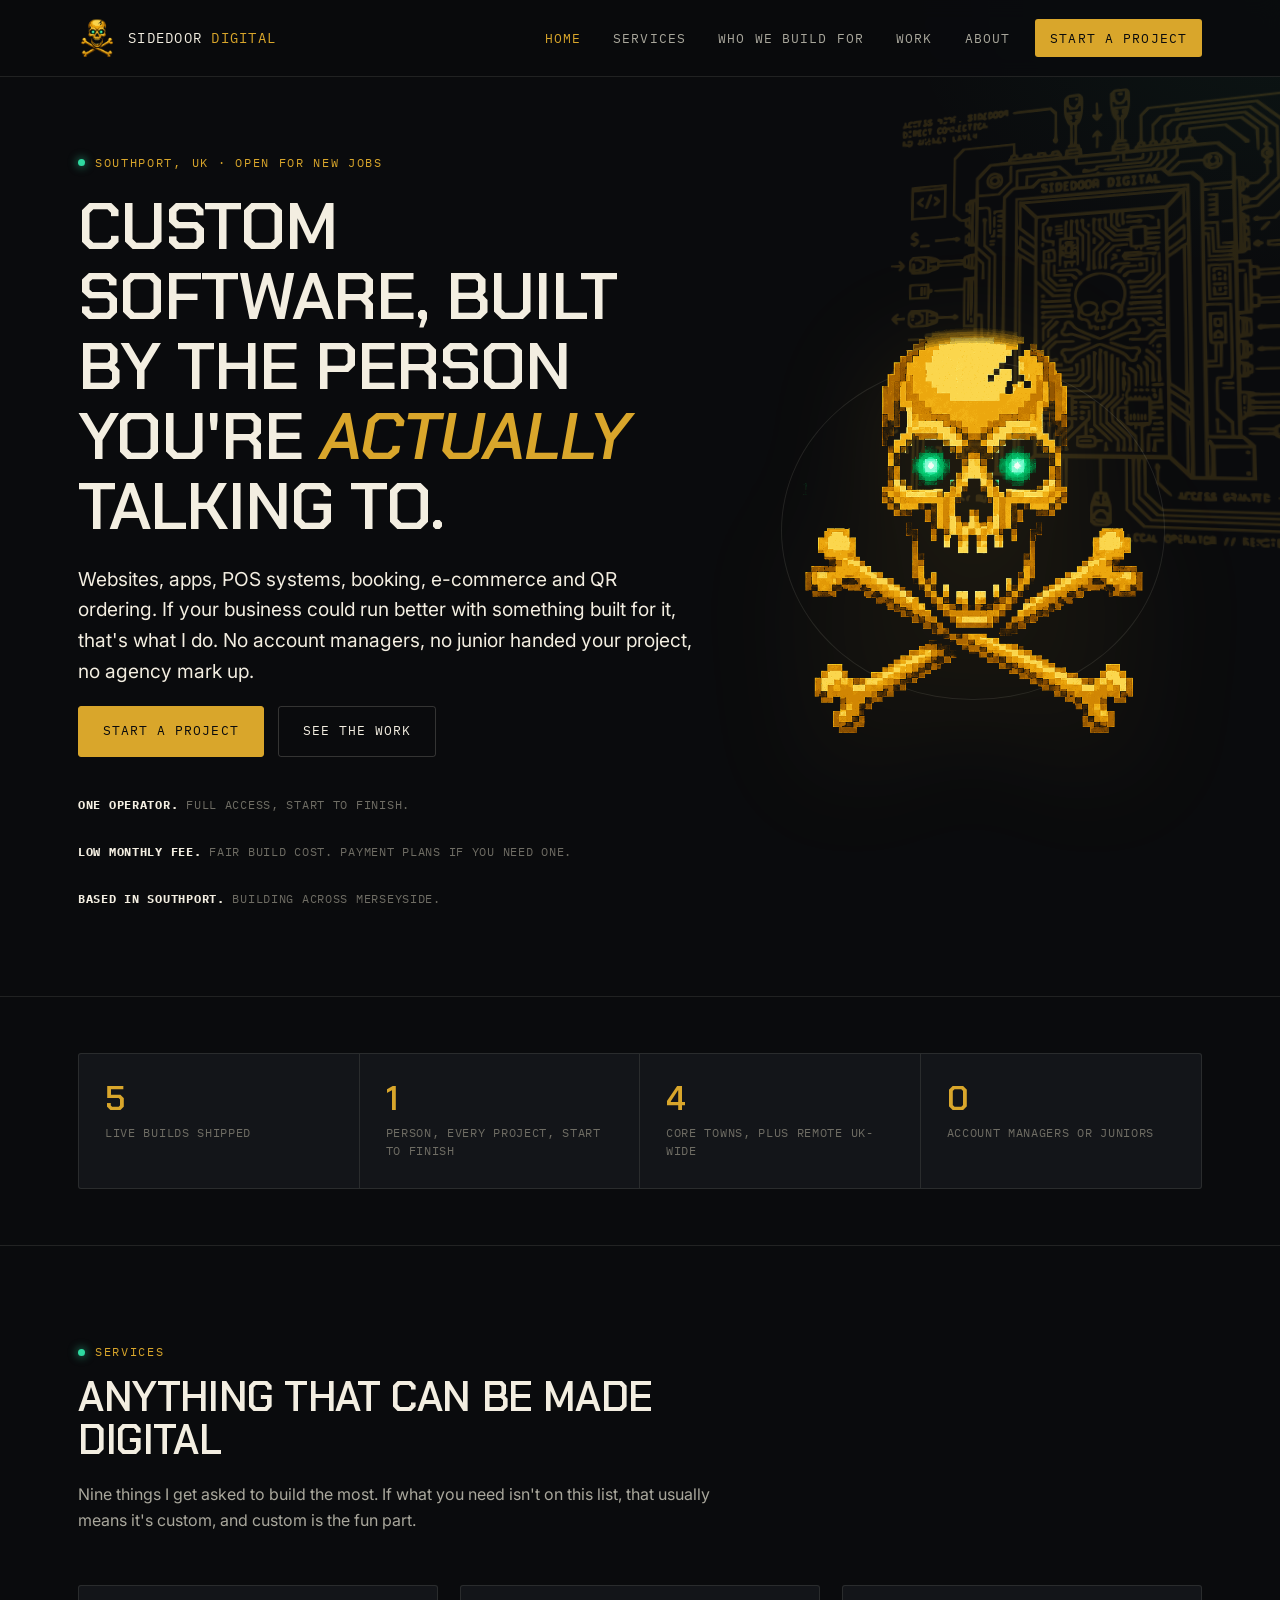
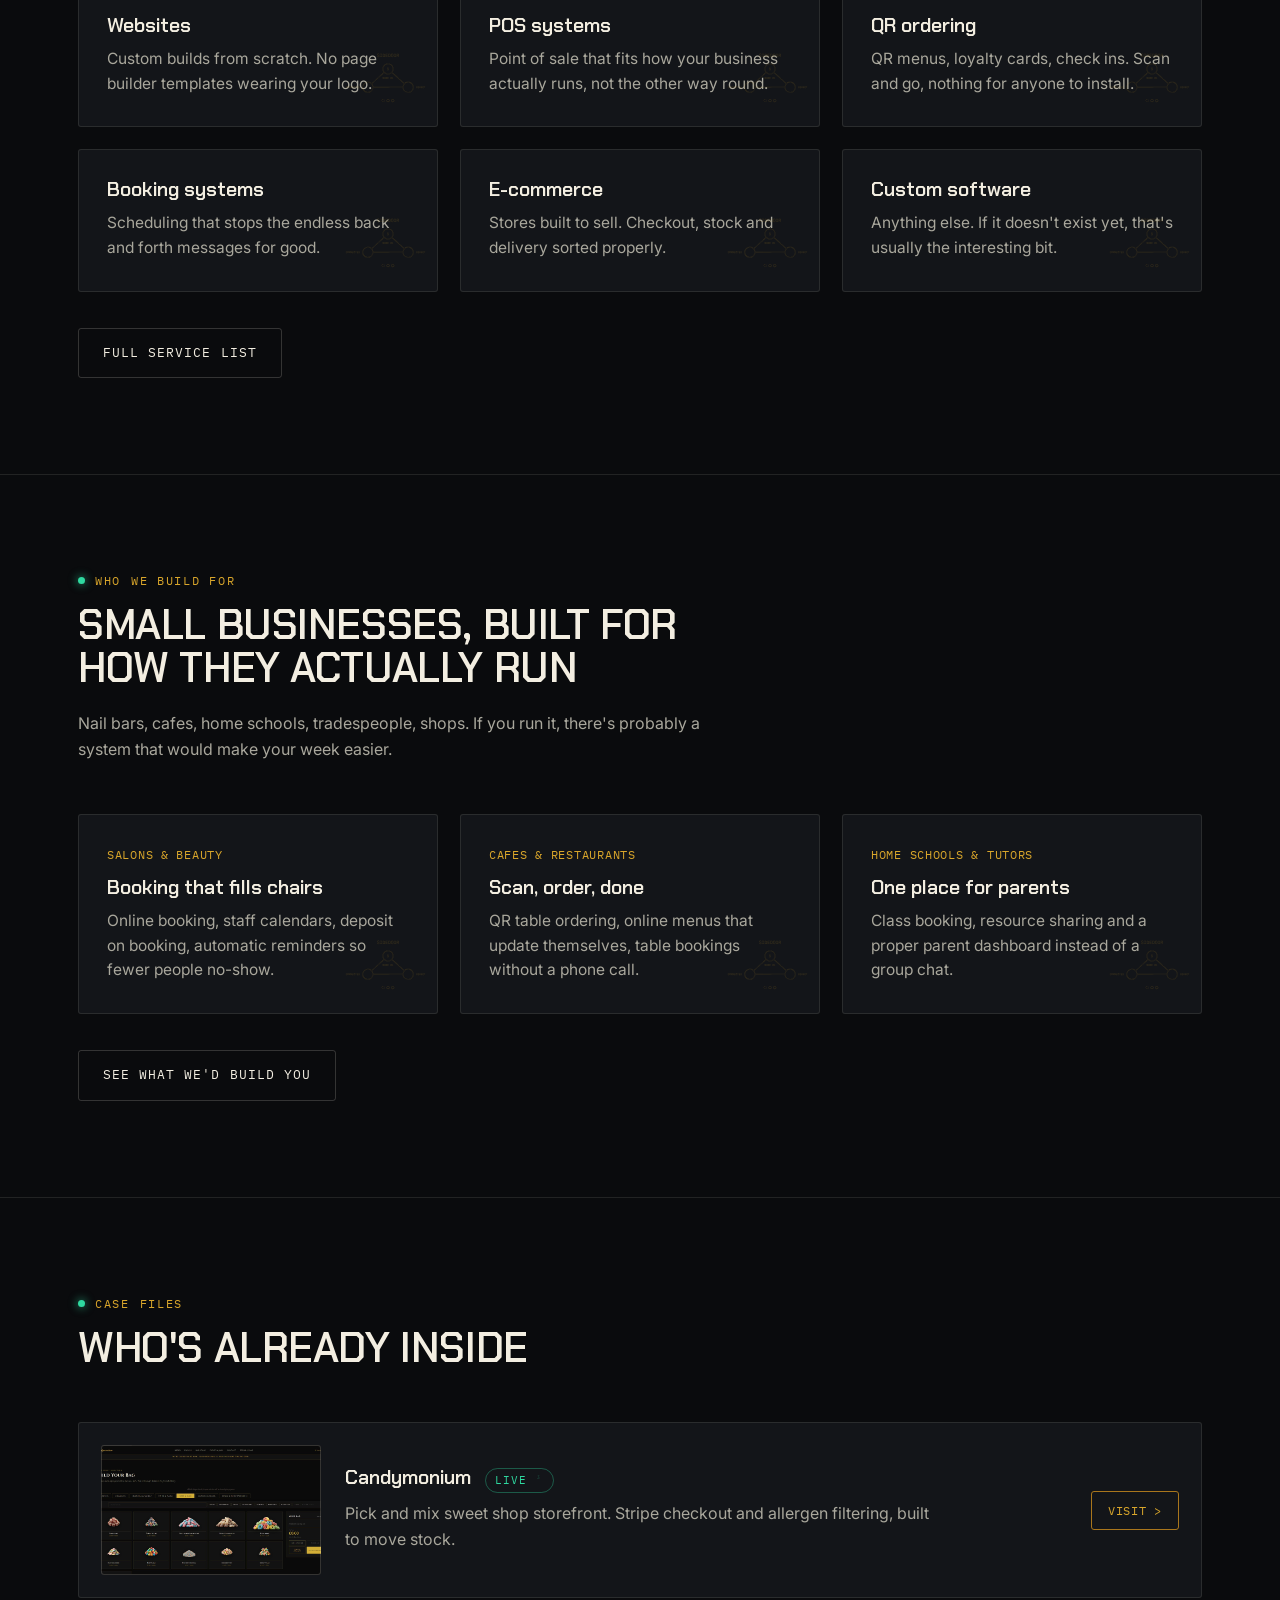
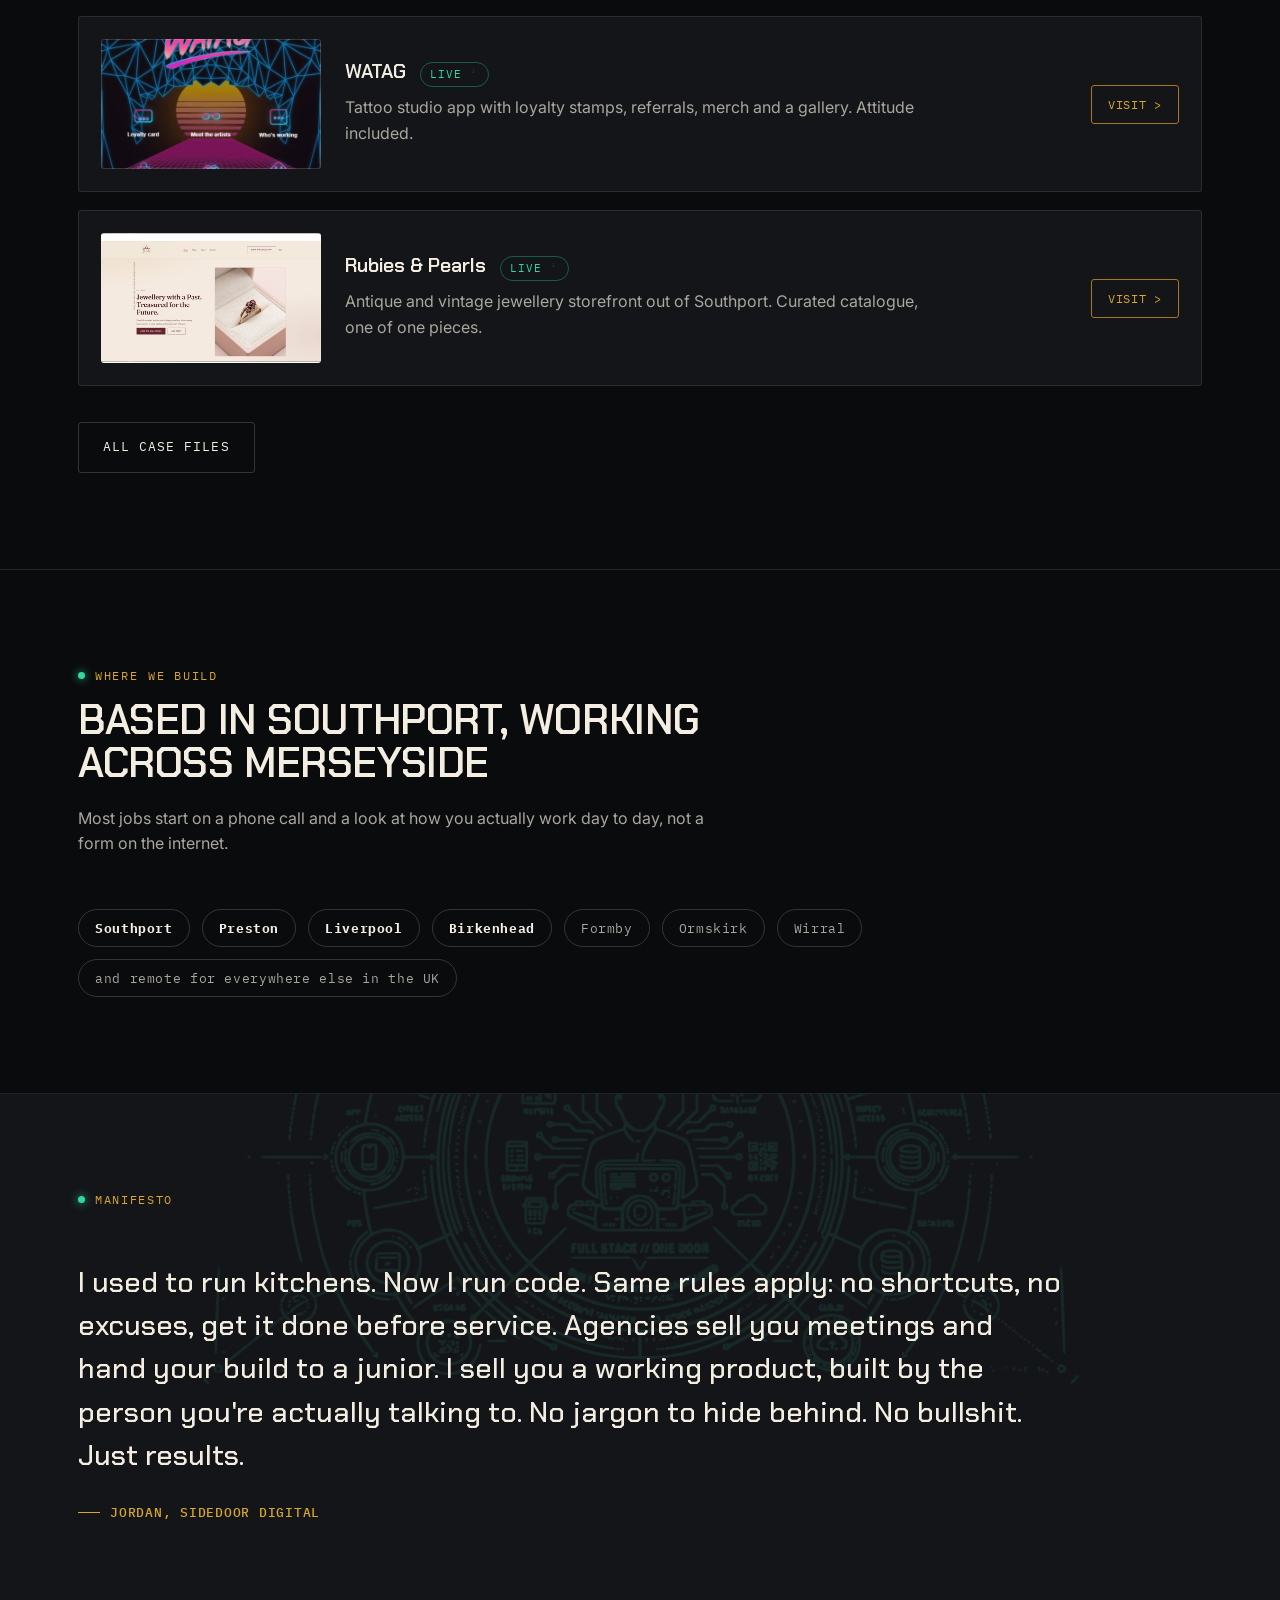
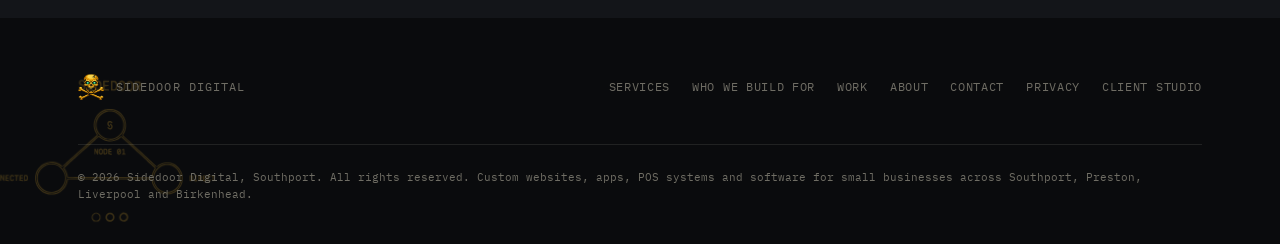
==== commit ae66ff25: "pill" ====
--- a/index.html
+++ b/index.html
@@ -205,7 +205,7 @@
       <h2>Who's already inside</h2>
     </div>
     <div class="case">
-      <div class="case-photo" style="--photo:url('assets/clients/candymonium.jpg')"></div>
+      <div class="case-photo" style="--photo:url('/assets/clients/candymonium.jpg')"></div>
       <div class="case-body">
         <div class="case-title">
           <h3>Candymonium</h3>
@@ -216,7 +216,7 @@
       <a class="case-link" href="https://www.candymonium.co.uk" target="_blank" rel="noopener">Visit &gt;</a>
     </div>
     <div class="case">
-      <div class="case-photo" style="--photo:url('assets/clients/watag.jpg')"></div>
+      <div class="case-photo" style="--photo:url('/assets/clients/watag.jpg')"></div>
       <div class="case-body">
         <div class="case-title">
           <h3>WATAG</h3>
@@ -227,7 +227,7 @@
       <a class="case-link" href="https://watagapp.co.uk" target="_blank" rel="noopener">Visit &gt;</a>
     </div>
     <div class="case">
-      <div class="case-photo" style="--photo:url('assets/clients/rubies-and-pearls.jpg')"></div>
+      <div class="case-photo" style="--photo:url('/assets/clients/rubies-and-pearls.jpg')"></div>
       <div class="case-body">
         <div class="case-title">
           <h3>Rubies &amp; Pearls</h3>
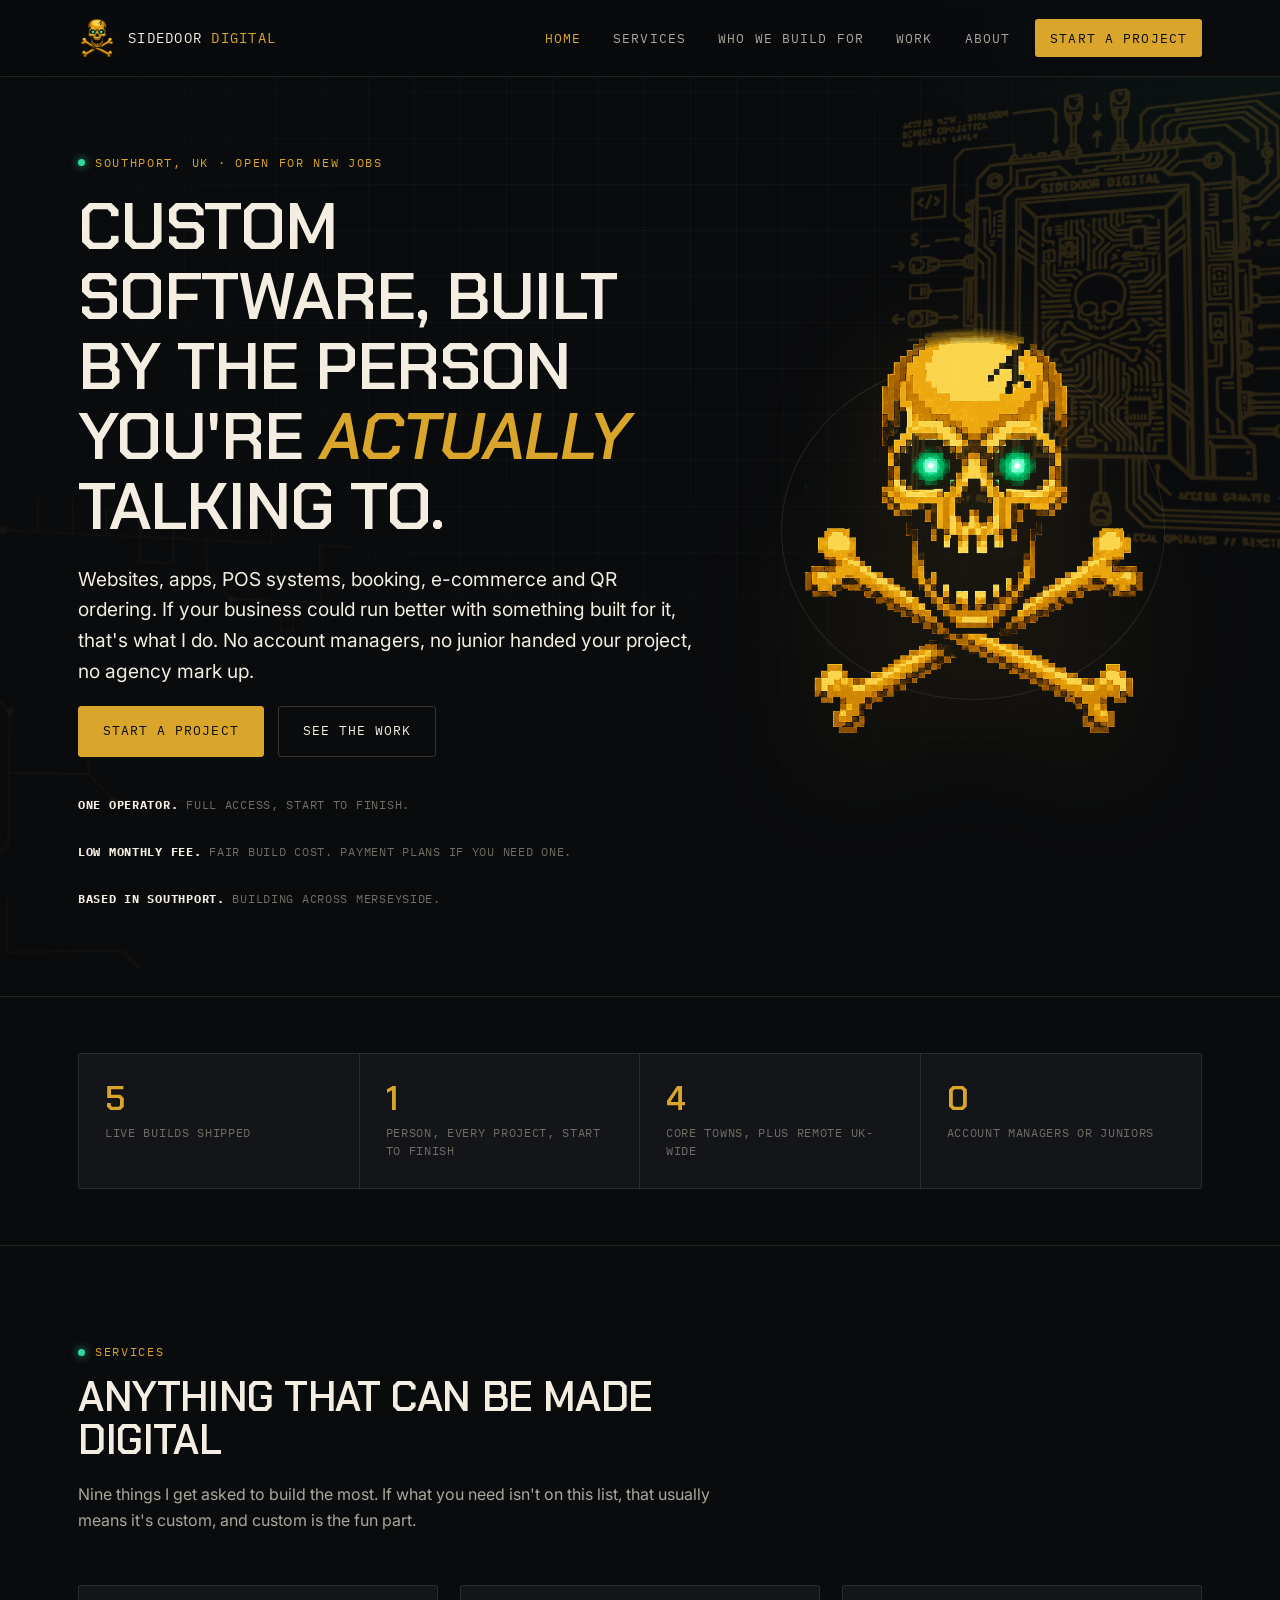
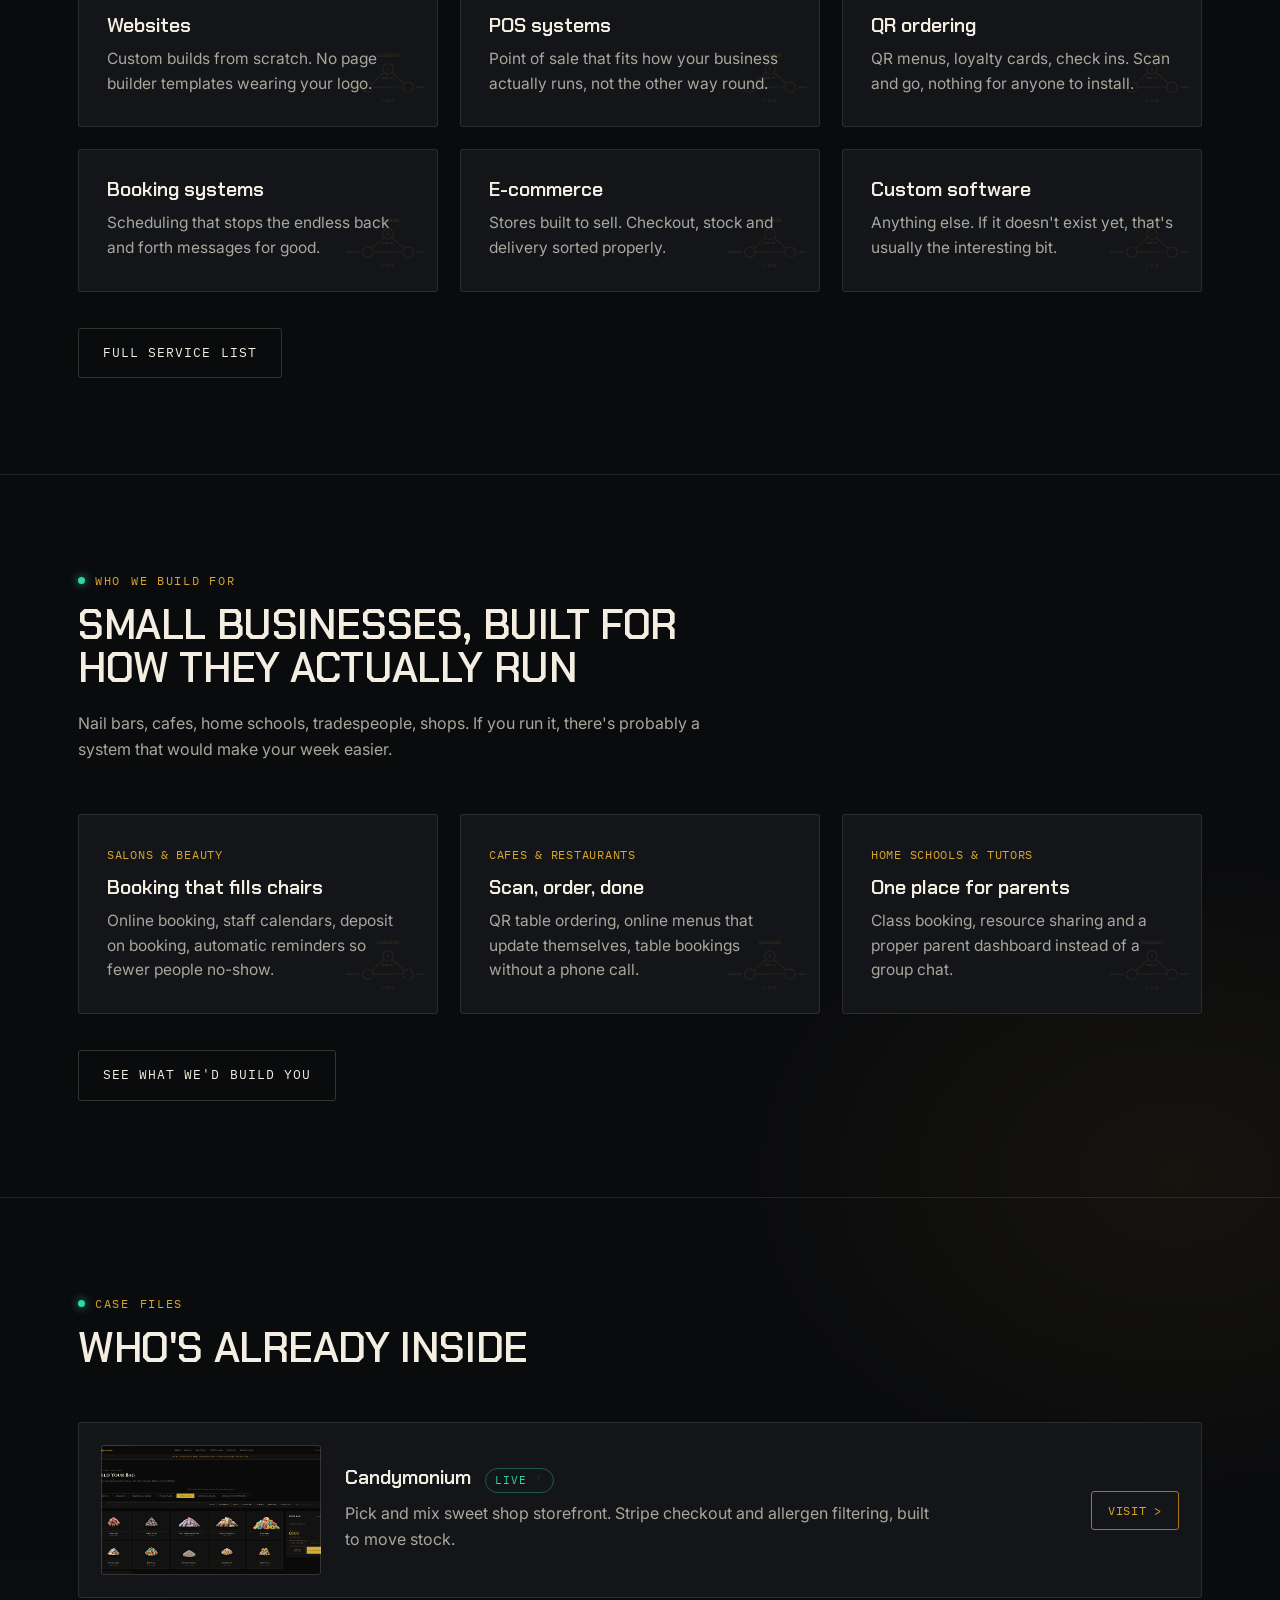
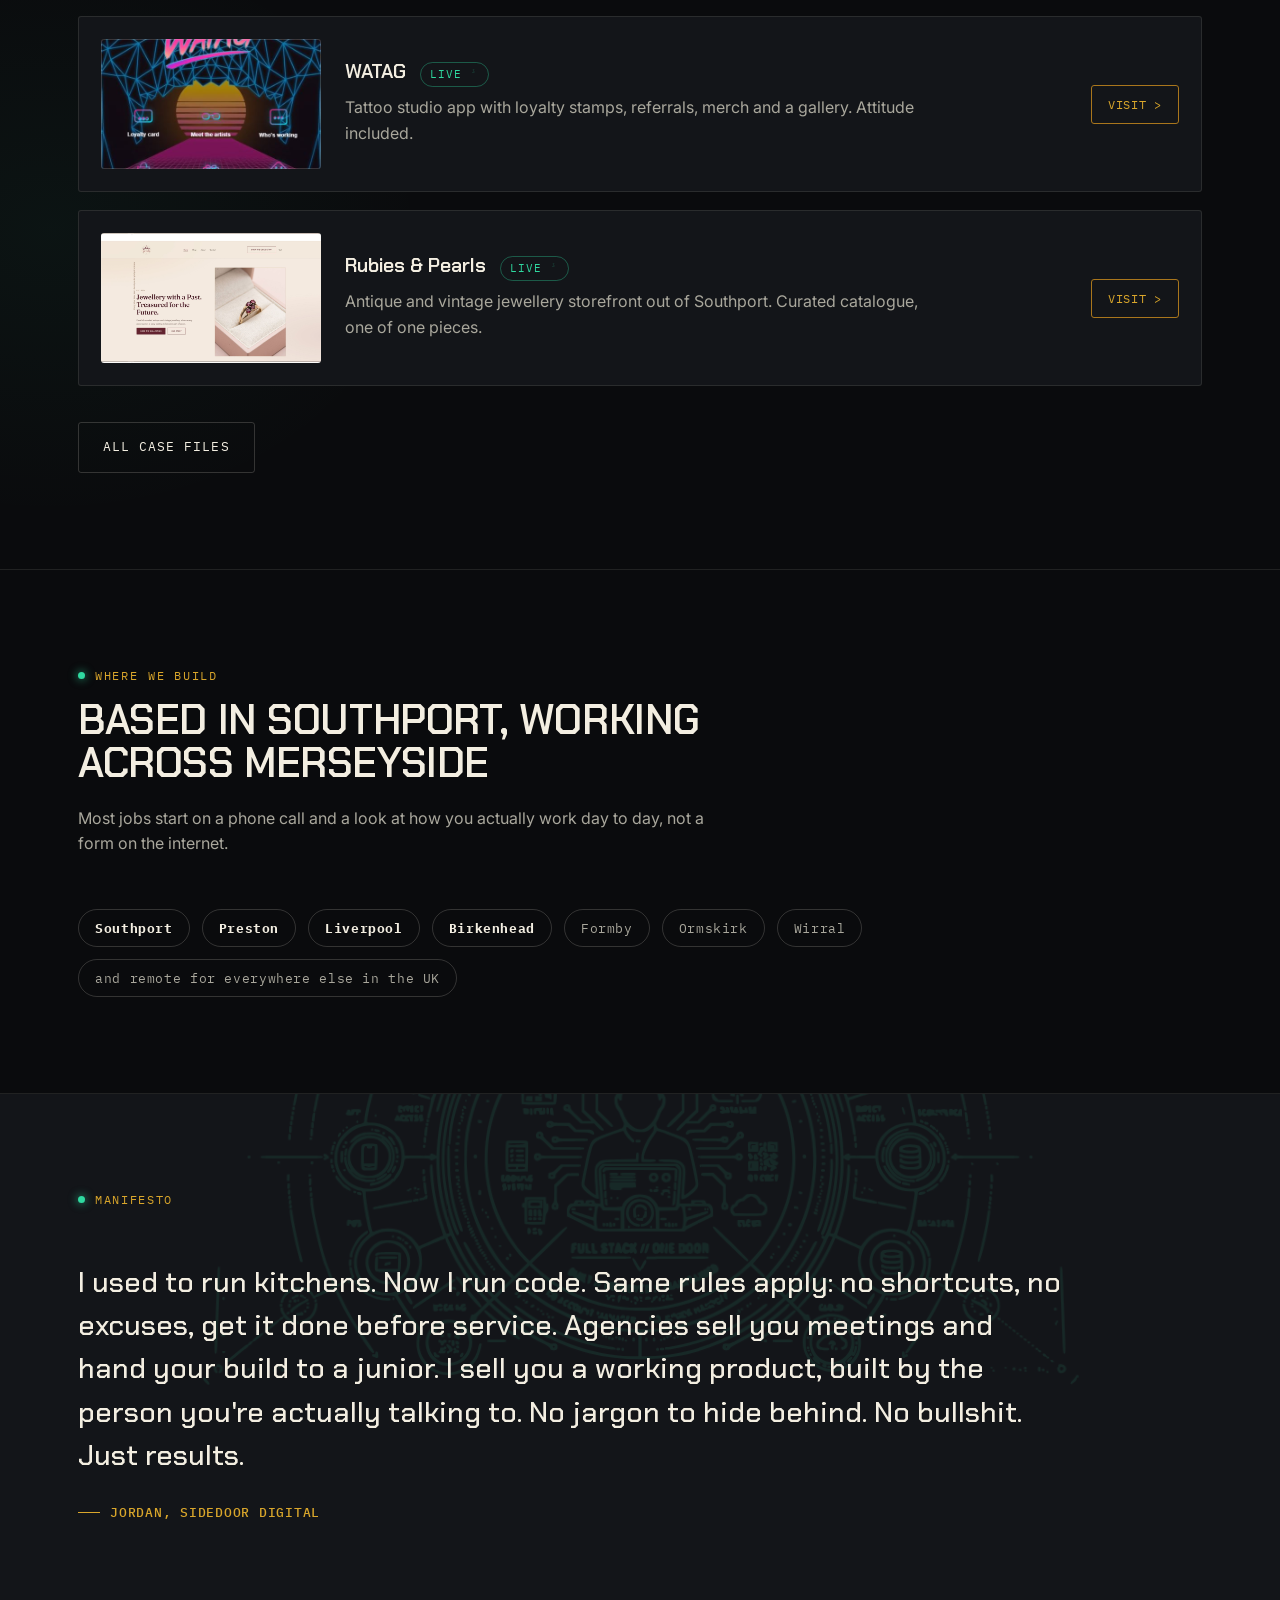
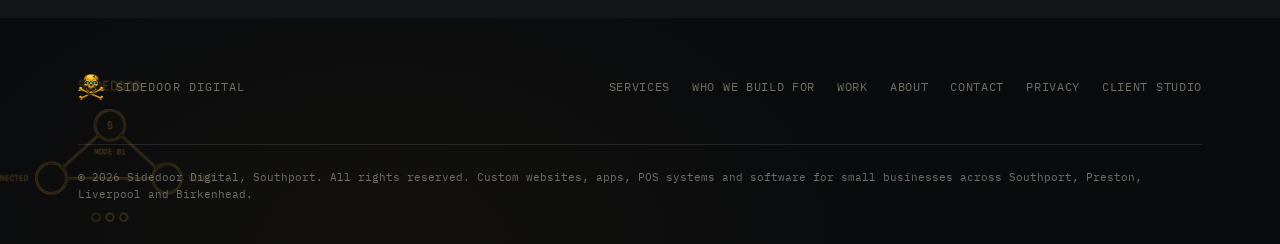
==== commit 0efe2042: "asda" ====
--- a/index.html
+++ b/index.html
@@ -244,7 +244,7 @@
 </section>
 
 <!--
-  TESTIMONIALS — uncomment and fill in with real client quotes, then delete
+  TESTIMONIALS: uncomment and fill in with real client quotes, then delete
   this comment. Keep it to short, specific lines (what changed for them,
   not just "great service"). Swap the business name + person's name/role
   under each quote. Three is enough to start; add more as you get them.
@@ -258,17 +258,17 @@
     <div class="grid grid-3">
       <div class="card testimonial">
         <span class="quote-mark">&ldquo;</span>
-        <blockquote>[Add a short, specific quote here — what problem it solved or what changed for their business.]</blockquote>
+        <blockquote>[Add a short, specific quote here: what problem it solved or what changed for their business.]</blockquote>
         <cite>[Name]<span class="biz">[Business, Town]</span></cite>
       </div>
       <div class="card testimonial">
         <span class="quote-mark">&ldquo;</span>
-        <blockquote>[Add a short, specific quote here — what problem it solved or what changed for their business.]</blockquote>
+        <blockquote>[Add a short, specific quote here: what problem it solved or what changed for their business.]</blockquote>
         <cite>[Name]<span class="biz">[Business, Town]</span></cite>
       </div>
       <div class="card testimonial">
         <span class="quote-mark">&ldquo;</span>
-        <blockquote>[Add a short, specific quote here — what problem it solved or what changed for their business.]</blockquote>
+        <blockquote>[Add a short, specific quote here: what problem it solved or what changed for their business.]</blockquote>
         <cite>[Name]<span class="biz">[Business, Town]</span></cite>
       </div>
     </div>
--- a/assets/style.css
+++ b/assets/style.css
@@ -60,8 +60,50 @@
 body{
   background-image:
     radial-gradient(ellipse 900px 500px at 12% -10%, rgba(217,166,43,0.10), transparent 60%),
-    radial-gradient(ellipse 700px 500px at 100% 0%, rgba(47,217,160,0.05), transparent 55%);
+    radial-gradient(ellipse 700px 500px at 100% 0%, rgba(47,217,160,0.05), transparent 55%),
+    radial-gradient(ellipse 750px 550px at 92% 55%, rgba(217,166,43,0.055), transparent 60%),
+    radial-gradient(ellipse 650px 500px at 4% 68%, rgba(47,217,160,0.045), transparent 58%),
+    radial-gradient(ellipse 800px 500px at 30% 100%, rgba(217,166,43,0.04), transparent 60%);
   background-repeat:no-repeat;
+}
+
+/* fine circuit-board grid, fixed so it reads as one continuous surface
+   under everything rather than resetting per section; vignetted so it
+   never fights with text. */
+body::before{
+  content:"";
+  position:fixed;
+  inset:0;
+  z-index:-2;
+  pointer-events:none;
+  background-image:
+    linear-gradient(rgba(243,238,225,0.035) 1px, transparent 1px),
+    linear-gradient(90deg, rgba(243,238,225,0.035) 1px, transparent 1px);
+  background-size:46px 46px;
+  -webkit-mask-image:radial-gradient(ellipse 1400px 1000px at 50% 30%, black, transparent 75%);
+          mask-image:radial-gradient(ellipse 1400px 1000px at 50% 30%, black, transparent 75%);
+}
+
+/* the frame vector, previously unused, as a large faint fixed watermark
+   anchored bottom-left so it's present no matter how far the page scrolls */
+body::after{
+  content:"";
+  position:fixed;
+  left:-120px; bottom:-100px;
+  width:520px; height:520px;
+  z-index:-2;
+  pointer-events:none;
+  -webkit-mask-image:url("micrograph-frame.svg");
+          mask-image:url("micrograph-frame.svg");
+  -webkit-mask-repeat:no-repeat; mask-repeat:no-repeat;
+  -webkit-mask-size:contain; mask-size:contain;
+  background-color:var(--gold);
+  opacity:0.05;
+  transform:perspective(1200px) rotateX(6deg) rotateY(10deg);
+}
+@media (max-width:720px){
+  body::before{ background-size:34px 34px; }
+  body::after{ width:320px; height:320px; left:-90px; bottom:-70px; opacity:0.04; }
 }
 
 /* ---------- eyebrow / labels ---------- */
@@ -318,30 +360,41 @@
   background:var(--ink);
   border:1px solid var(--line-strong);
   border-radius:8px;
-  padding:16px;
+  padding:18px;
   position:relative;
 }
-.mock-bar{
-  display:flex; gap:6px; margin-bottom:14px;
-}
-.mock-bar span{ width:8px; height:8px; border-radius:50%; background:var(--ink-line); }
-.mock-bar span:first-child{ background:var(--gold-deep); }
-.mock-row{
-  height:14px; border-radius:3px; background:var(--ink-line); margin-bottom:9px;
-}
-.mock-row.w-70{ width:70%; }
-.mock-row.w-45{ width:45%; }
-.mock-row.w-90{ width:90%; }
-.mock-row.gold{ background:linear-gradient(90deg, var(--gold-deep), var(--gold)); height:34px; margin-top:16px; }
-.mock-grid{ display:grid; grid-template-columns:repeat(3,1fr); gap:8px; margin-top:14px; }
+.mock-label{
+  font-family:var(--font-mono); font-size:12px; letter-spacing:0.04em;
+  color:var(--bone-dim); margin:0 76px 16px 0;
+}
+.mock-label strong{ color:var(--bone); font-weight:600; }
+.mock-grid{ display:grid; grid-template-columns:repeat(3,1fr); gap:8px; }
 .mock-grid div{
   aspect-ratio:1; border-radius:5px; background-color:var(--ink-line);
   background-image:var(--photo, none);
   background-size:cover; background-position:center;
 }
-.mock-grid div:nth-child(2):not([style]){ background-color:rgba(47,217,160,0.18); border:1px solid rgba(47,217,160,0.4); }
+.mock-list{ display:flex; flex-direction:column; gap:8px; }
+.mock-list-row{
+  display:flex; align-items:center; justify-content:space-between; gap:12px;
+  background:var(--ink-raised); border:1px solid var(--line);
+  border-radius:5px; padding:11px 13px;
+  font-family:var(--font-body); font-size:0.87rem; color:var(--bone-dim);
+}
+.mock-list-row .tag{
+  font-family:var(--font-mono); font-size:10px; letter-spacing:0.06em; text-transform:uppercase;
+  color:var(--seal); border:1px solid rgba(47,217,160,0.35);
+  padding:3px 8px; border-radius:20px; flex:none;
+}
+.mock-cta{
+  display:flex; align-items:center; justify-content:center;
+  margin-top:14px; height:38px; border-radius:5px;
+  background:linear-gradient(90deg, var(--gold-deep), var(--gold));
+  color:var(--ink); font-family:var(--font-mono); font-size:12px;
+  letter-spacing:0.06em; text-transform:uppercase; font-weight:600;
+}
 .mock-badge{
-  position:absolute; top:14px; right:14px;
+  position:absolute; top:16px; right:16px;
   font-family:var(--font-mono); font-size:10px; letter-spacing:0.08em;
   color:var(--seal); border:1px solid rgba(47,217,160,0.35);
   padding:3px 8px; border-radius:20px; text-transform:uppercase;
